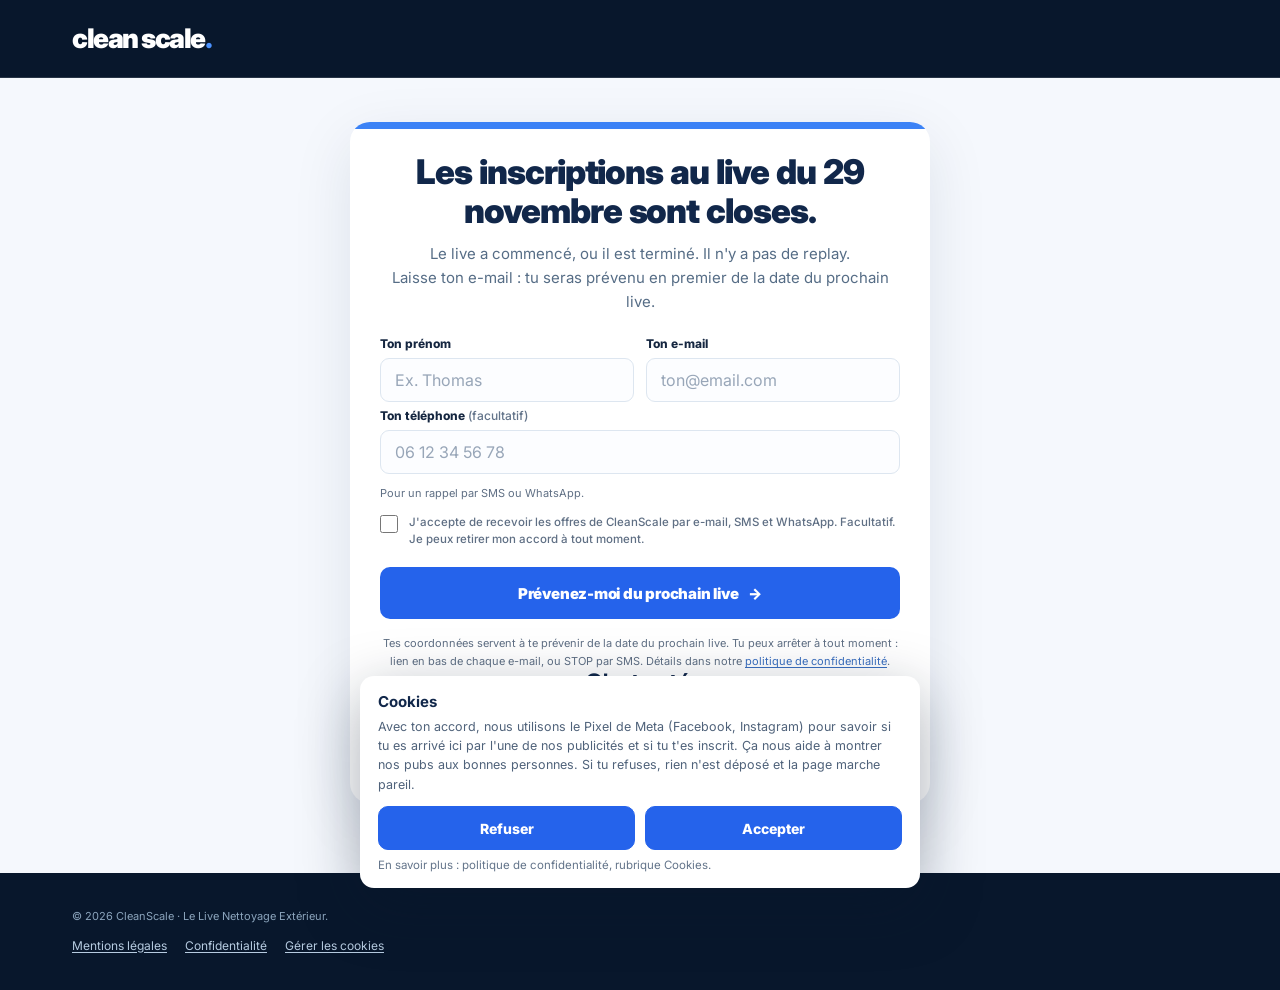
==== index.html @ 9562fc3b "Heure du live : 20 h partout, connexion conseillée dès 19 h 30 ; 20 h 45 reste un réglage interne Co" ====
<!doctype html>
<html lang="fr">
<head>
  <meta charset="utf-8">
  <meta name="viewport" content="width=device-width, initial-scale=1">
  <meta name="robots" content="noindex, nofollow">
  <meta name="color-scheme" content="light">
  <meta name="theme-color" content="#08172c">
  <meta name="description" content="Live offert avec Aymeric &amp; Marius, dimanche 29 novembre 2026 à 20 h : de zéro à tes premiers chantiers dans le nettoyage extérieur.">
  <title>Comment atteindre 10 000 € par mois en 4 mois grâce au nettoyage extérieur ? | CleanScale</title>
  <meta property="og:title" content="Live offert : comment atteindre 10 000 € par mois en 4 mois grâce au nettoyage extérieur ?">
  <meta property="og:description" content="Live offert avec Aymeric &amp; Marius, dimanche 29 novembre à 20 h : de zéro à tes premiers chantiers dans le nettoyage extérieur.">
  <link rel="preconnect" href="https://fonts.googleapis.com">
  <link rel="preconnect" href="https://fonts.gstatic.com" crossorigin>
  <link href="https://fonts.googleapis.com/css2?family=Inter:wght@400..900&amp;display=swap" rel="stylesheet">
  <link rel="stylesheet" href="assets/forma.css?v=6">
</head>
<body data-forma-variant="marine">
  <div class="bar"><span class="bar-extra">Dimanche 29 novembre · 20&nbsp;h (heure de Paris) <span>✦</span> </span><span class="countdown" id="countdown">Dimanche 20 h</span></div>
  <header>
    <div class="container nav">
      <a href="#top" class="brand" aria-label="CleanScale, Le Live Nettoyage Extérieur, retour en haut de la page"><span class="cs-logo">clean scale<i aria-hidden="true">.</i></span></a>
      <a class="nav-btn" href="#inscription">Je m'inscris <span aria-hidden="true">→</span></a>
    </div>
  </header>
  <main id="top">
    <section class="hero" aria-labelledby="hero-title">
      <div class="container hero-grid">
        <div>
          <div class="eyebrow eb-live"><span class="eb-tag"><span class="pulse"></span>Live</span><span>Ce dimanche à 20&nbsp;h</span></div>
          <h1 id="hero-title">Comment atteindre <em>10&nbsp;000&nbsp;€ par mois</em> en 4 mois grâce au nettoyage extérieur&nbsp;?</h1>
          <p class="acd">Avec les 3 piliers de la <b>méthode ACD</b>&nbsp;: <span class="acd-steps"><span>Attirer</span><i aria-hidden="true">·</i><span>Convertir</span><i aria-hidden="true">·</i><span>Délivrer</span></span></p>
          <p class="hero-copy hero-focus">Le même système nous a fait dépasser <strong>10&nbsp;000&nbsp;€ de chiffre d'affaires en moins de 60&nbsp;jours</strong>, chacun en partant de zéro. Dimanche, tu le découvriras étape par étape, même si tu n'y connais rien.</p>
          <div class="hero-actions"><a href="#inscription" class="btn-main">Je réserve ma place <span aria-hidden="true">→</span></a><p class="hero-when">En direct, sans replay · <b>Dimanche 29&nbsp;novembre</b> · 20&nbsp;h</p></div>
          <div class="hero-hosts">
            <div class="hero-faces"><img src="images/aymeric.jpg" alt="Aymeric" width="84" height="84"><img src="images/marius.jpg" alt="Marius" width="84" height="84"></div>
            <p><b>Avec Aymeric &amp; Marius</b> <span class="million"><strong>+ d'1 million d'euros</strong></span> de chiffre d'affaires à deux.</p>
          </div>
        </div>
        <aside class="signup-wrap" id="inscription" aria-label="Inscription au live">
          <div class="signup">
            <div id="form-section">
              <div class="signup-header"><div class="form-duo" aria-hidden="true"><div class="slot"><img src="images/aymeric.jpg" alt="" onerror="this.parentNode.classList.add('empty');this.remove()"><span class="slot-label">A</span></div><div class="slot"><img src="images/marius.jpg" alt="" onerror="this.parentNode.classList.add('empty');this.remove()"><span class="slot-label">M</span></div></div><div><div class="mini-kicker">Avec Aymeric &amp; Marius</div><h2>Réserve ta place.</h2></div></div>
              <div class="date-panel"><svg aria-hidden="true" width="22" height="22" viewBox="0 0 24 24" fill="none" stroke="#2563eb" stroke-width="2" stroke-linecap="round" style="flex:0 0 auto"><circle cx="12" cy="12" r="9"/><path d="M12 7v5l3 2"/></svg><div>Dimanche 29 novembre<span class="dp-year"> 2026</span>&nbsp;·&nbsp;20&nbsp;h <small>En direct, en ligne · 1&nbsp;h à 1&nbsp;h&nbsp;30</small><small class="dp-count" id="countdown2" aria-live="off"></small><small class="date-gift"><span aria-hidden="true">★</span><span>Une surprise réservée à ceux qui seront là en direct.</span></small></div></div>
              <form id="signup-form" novalidate>
                <p class="why-now"><b>Pourquoi être là en direct&nbsp;?</b> Pas de replay&nbsp;: c'est en direct, dimanche à 20&nbsp;h, ou jamais.</p>
                <div class="hp" aria-hidden="true"><label>Site web<input type="text" name="website" id="website" tabindex="-1" autocomplete="off"></label></div>
                <div class="form-pair">
                  <div class="form-row"><label for="firstName">Ton prénom</label><input id="firstName" name="firstName" type="text" placeholder="Ex. Thomas" autocomplete="given-name" maxlength="80" required></div>
                  <div class="form-row"><label for="email">Ton e-mail</label><input id="email" name="email" type="email" placeholder="ton@email.com" autocomplete="email" maxlength="180" required></div>
                </div>
                <div class="form-row"><label for="phone">Ton téléphone</label><input id="phone" name="phone" type="tel" placeholder="06 12 34 56 78" autocomplete="tel" inputmode="tel" maxlength="20" required aria-describedby="phone-help"></div>
                <p class="field-help pair-help" id="phone-help">Ton téléphone sert à t'envoyer le lien et un rappel 15&nbsp;min avant (SMS ou WhatsApp).</p>
                <p id="form-error" role="alert" style="display:none;color:#a23c35;font-size:13px;font-weight:700;margin:-4px 0 12px"></p>
                <div class="consents">
                  <label class="check"><input type="checkbox" name="offres_ok" id="offres_ok" value="oui" required><span>Je veux recevoir les offres de CleanScale (e-mail, SMS, WhatsApp), dont celle du live. Retrait à tout moment.<b class="req" aria-hidden="true">*</b></span></label>
                </div>
                <button class="btn-main form-submit" type="submit">Je réserve ma place <span aria-hidden="true">→</span></button>
                <div class="trust"><svg width="15" height="15" viewBox="0 0 24 24" fill="none" stroke="currentColor" stroke-width="2"><path d="M12 22s8-4 8-10V5l-8-3-8 3v7c0 6 8 10 8 10Z"/><path d="m9 12 2 2 4-4"/></svg> 100&nbsp;% offert · Sans carte bancaire</div>
                <p class="small-note"><b class="req" aria-hidden="true">*</b>&nbsp;Obligatoire. Désinscription à tout moment. Réservé aux personnes majeures. <a href="confidentialite.html">Comment sont utilisées mes données</a></p>
              </form>
              <style>/* Formulaire WebinarJam : on masque la date et le fuseau horaire (une seule séance, tout le monde à l'heure de Paris) */#wj-embed{overflow:hidden;padding-top:12px}#wj-embed .wj-embed-wrapper{margin-top:-131px}</style><div id="wj-embed" hidden><div class="wj-embed-wrapper" data-webinar-hash="z00w1mt7">
<script src="https://event.webinarjam.com/register/z00w1mt7/embed-form?formButtonText=Je%20r%C3%A9serve%20ma%20place&formAccentColor=%232563eb&formAccentOpacity=0.95&formBgColor=%23ffffff&formBgOpacity=1"></script>
</div></div>
            </div>
            <div id="live-over" class="live-over" hidden><h2>Le live du 29 novembre est terminé.</h2><p>Il n'y a pas de replay.</p></div>
          </div>
        </aside>
      </div>
    </section>

    <section class="keys" id="programme" aria-labelledby="keys-title">
      <div class="container">
        <div class="keys-head"><p class="kicker">Pendant ce live</p><h2 id="keys-title">De zéro à <em>tes premiers chantiers</em></h2></div>
        <div class="keys-grid">
          <article class="key-card"><span class="key-num">01</span><div class="key-icon" aria-hidden="true"><svg width="28" height="28" viewBox="0 0 24 24" fill="none" stroke="currentColor" stroke-width="1.9" stroke-linecap="round" stroke-linejoin="round"><path d="M3 3v18h18"/><path d="m7 15 4-4 3 3 6-7"/></svg></div><h3>Pourquoi ce métier rapporte autant</h3><p>Le modèle économique, chiffres à l'appui.</p></article>
          <article class="key-card"><span class="key-num">02</span><div class="key-icon" aria-hidden="true"><svg width="28" height="28" viewBox="0 0 24 24" fill="none" stroke="currentColor" stroke-width="1.9" stroke-linecap="round" stroke-linejoin="round"><path d="M14.7 6.3a1 1 0 0 0 0 1.4l1.6 1.6a1 1 0 0 0 1.4 0l3.8-3.8a6 6 0 0 1-7.9 7.9l-6.9 6.9a2.1 2.1 0 0 1-3-3l6.9-6.9a6 6 0 0 1 7.9-7.9l-3.8 3.8Z"/></svg></div><h3>Comment on fait le travail</h3><p>Le matériel, la méthode, et pourquoi tu n'as pas besoin de monter sur les toits.</p></article>
          <article class="key-card"><span class="key-num">03</span><div class="key-icon" aria-hidden="true"><svg width="28" height="28" viewBox="0 0 24 24" fill="none" stroke="currentColor" stroke-width="1.9" stroke-linecap="round" stroke-linejoin="round"><path d="M16 21v-2a4 4 0 0 0-4-4H6a4 4 0 0 0-4 4v2"/><circle cx="9" cy="7" r="4"/><path d="M19 8v6M22 11h-6"/></svg></div><h3>Comment trouver tes clients</h3><p>La méthode ACD, celle qu'on applique dans nos entreprises, pour des chantiers chaque semaine.</p></article>
        </div>
        <div class="keys-cta"><a href="#inscription" class="btn-main">Je réserve ma place <span aria-hidden="true">→</span></a><p>Dimanche 29&nbsp;novembre · 20&nbsp;h</p></div>
      </div>
    </section>


    <section class="content proofs" id="preuves" aria-labelledby="preuves-title">
      <div class="container">
        <div class="section-head"><p class="kicker">Nos résultats</p><h2 id="preuves-title">Ne nous crois pas sur parole&nbsp;: regarde.</h2></div>
        <div class="shots">
          <figure style="margin:0"><div class="slot shot shot-chart"><a href="images/qonto-1.jpg" target="_blank" rel="noopener" aria-label="Agrandir la capture 1"><img src="images/qonto-1.jpg" onload="this.closest('.slot').classList.add('ok')" alt="Courbe Qonto des entrées mensuelles du compte pro d'Aymeric : création de la société en janvier 2025, 1er mois d'activité en février (3 487,55 € de chiffre d'affaires), 2e mois en mars (19 197,93 €)" loading="lazy" onerror="this.closest('.slot').classList.add('empty');this.parentNode.remove()"></a><span class="slot-label">Capture Qonto 1, total du mois<br>et période entourés en rouge<br>(à fournir)</span></div></figure>
          <figure style="margin:0"><div class="slot shot shot-chart"><a href="images/qonto-2.jpg?v=15" target="_blank" rel="noopener" aria-label="Agrandir la capture 2"><img src="images/qonto-2.jpg?v=15" onload="this.closest('.slot').classList.add('ok')" alt="Revenus de Marius en 2024" loading="lazy" onerror="this.closest('.slot').classList.add('empty');this.parentNode.remove()"></a><span class="slot-label">Capture bancaire de Marius, 2024</span></div></figure>
        </div>
        <div class="wall" aria-label="Virements de clients reçus"><div class="wall-row"><div class="wall-track"><a href="images/virements/v01.jpg" aria-label="Agrandir : Virement client de 2 000,00 € reçu le 6 novembre 2026, nom et coordonnées masqués"><img src="images/virements/v01.jpg" alt="Virement client de 2 000,00 € reçu le 6 novembre 2026, nom et coordonnées masqués" decoding="async"></a><a href="images/virements/v02.jpg" aria-label="Agrandir : Virement client de 6 001,00 € reçu le 19 octobre 2026, nom et coordonnées masqués"><img src="images/virements/v02.jpg" alt="Virement client de 6 001,00 € reçu le 19 octobre 2026, nom et coordonnées masqués" decoding="async"></a><a href="images/virements/v03.jpg" aria-label="Agrandir : Virement client de 1 000,00 € reçu le 30 septembre 2026, nom et coordonnées masqués"><img src="images/virements/v03.jpg" alt="Virement client de 1 000,00 € reçu le 30 septembre 2026, nom et coordonnées masqués" decoding="async"></a><a href="images/virements/v04.jpg" aria-label="Agrandir : Virement client de 1 026,85 € reçu le 8 septembre 2026, nom et coordonnées masqués"><img src="images/virements/v04.jpg" alt="Virement client de 1 026,85 € reçu le 8 septembre 2026, nom et coordonnées masqués" decoding="async"></a><a href="images/virements/v05.jpg" aria-label="Agrandir : Virement client de 1 079,92 € reçu le 31 août 2026, nom et coordonnées masqués"><img src="images/virements/v05.jpg" alt="Virement client de 1 079,92 € reçu le 31 août 2026, nom et coordonnées masqués" decoding="async"></a><a href="images/virements/v06.jpg" aria-label="Agrandir : Virement client de 1 188,00 € reçu le 6 août 2026, nom et coordonnées masqués"><img src="images/virements/v06.jpg" alt="Virement client de 1 188,00 € reçu le 6 août 2026, nom et coordonnées masqués" decoding="async"></a><a href="images/virements/v07.jpg" aria-label="Agrandir : Virement client de 1 290,00 € reçu le 3 août 2026, nom et coordonnées masqués"><img src="images/virements/v07.jpg" alt="Virement client de 1 290,00 € reçu le 3 août 2026, nom et coordonnées masqués" decoding="async"></a><a href="images/virements/v08.jpg" aria-label="Agrandir : Virement client de 2 765,00 € reçu le 22 juillet 2026, nom et coordonnées masqués"><img src="images/virements/v08.jpg" alt="Virement client de 2 765,00 € reçu le 22 juillet 2026, nom et coordonnées masqués" decoding="async"></a><a href="images/virements/v09.jpg" aria-label="Agrandir : Virement client de 1 185,00 € reçu le 3 juillet 2026, nom et coordonnées masqués"><img src="images/virements/v09.jpg" alt="Virement client de 1 185,00 € reçu le 3 juillet 2026, nom et coordonnées masqués" decoding="async"></a><a href="images/virements/v10.jpg" aria-label="Agrandir : Virement client de 1 183,00 € reçu le 19 juin 2026, nom et coordonnées masqués"><img src="images/virements/v10.jpg" alt="Virement client de 1 183,00 € reçu le 19 juin 2026, nom et coordonnées masqués" decoding="async"></a><a href="images/virements/v11.jpg" aria-label="Agrandir : Virement client de 2 080,00 € reçu le 4 juin 2026, nom et coordonnées masqués"><img src="images/virements/v11.jpg" alt="Virement client de 2 080,00 € reçu le 4 juin 2026, nom et coordonnées masqués" decoding="async"></a><a href="images/virements/v12.jpg" aria-label="Agrandir : Virement client de 2 182,95 € reçu le 3 juin 2026, nom et coordonnées masqués"><img src="images/virements/v12.jpg" alt="Virement client de 2 182,95 € reçu le 3 juin 2026, nom et coordonnées masqués" decoding="async"></a><a href="images/virements/v13.jpg" aria-label="Agrandir : Virement client de 3 089,00 € reçu le 27 mai 2026, nom et coordonnées masqués"><img src="images/virements/v13.jpg" alt="Virement client de 3 089,00 € reçu le 27 mai 2026, nom et coordonnées masqués" decoding="async"></a><a href="images/virements/v14.jpg" aria-label="Agrandir : Virement client de 1 190,00 € reçu le 26 mai 2026, nom et coordonnées masqués"><img src="images/virements/v14.jpg" alt="Virement client de 1 190,00 € reçu le 26 mai 2026, nom et coordonnées masqués" decoding="async"></a><a href="images/virements/v15.jpg" aria-label="Agrandir : Virement client de 2 310,00 € reçu le 12 mai 2026, nom et coordonnées masqués"><img src="images/virements/v15.jpg" alt="Virement client de 2 310,00 € reçu le 12 mai 2026, nom et coordonnées masqués" decoding="async"></a><a href="images/virements/v16.jpg" aria-label="Agrandir : Virement client de 2 940,00 € reçu le 4 mai 2026, nom et coordonnées masqués"><img src="images/virements/v16.jpg" alt="Virement client de 2 940,00 € reçu le 4 mai 2026, nom et coordonnées masqués" decoding="async"></a><a href="images/virements/v17.jpg" aria-label="Agrandir : Virement client de 2 200,00 € reçu le 30 avril 2026, nom et coordonnées masqués"><img src="images/virements/v17.jpg" alt="Virement client de 2 200,00 € reçu le 30 avril 2026, nom et coordonnées masqués" decoding="async"></a><a tabindex="-1" aria-hidden="true" href="images/virements/v01.jpg" aria-label="Agrandir : Virement client de 2 000,00 € reçu le 6 novembre 2026, nom et coordonnées masqués"><img src="images/virements/v01.jpg" alt="Virement client de 2 000,00 € reçu le 6 novembre 2026, nom et coordonnées masqués" decoding="async"></a><a tabindex="-1" aria-hidden="true" href="images/virements/v02.jpg" aria-label="Agrandir : Virement client de 6 001,00 € reçu le 19 octobre 2026, nom et coordonnées masqués"><img src="images/virements/v02.jpg" alt="Virement client de 6 001,00 € reçu le 19 octobre 2026, nom et coordonnées masqués" decoding="async"></a><a tabindex="-1" aria-hidden="true" href="images/virements/v03.jpg" aria-label="Agrandir : Virement client de 1 000,00 € reçu le 30 septembre 2026, nom et coordonnées masqués"><img src="images/virements/v03.jpg" alt="Virement client de 1 000,00 € reçu le 30 septembre 2026, nom et coordonnées masqués" decoding="async"></a><a tabindex="-1" aria-hidden="true" href="images/virements/v04.jpg" aria-label="Agrandir : Virement client de 1 026,85 € reçu le 8 septembre 2026, nom et coordonnées masqués"><img src="images/virements/v04.jpg" alt="Virement client de 1 026,85 € reçu le 8 septembre 2026, nom et coordonnées masqués" decoding="async"></a><a tabindex="-1" aria-hidden="true" href="images/virements/v05.jpg" aria-label="Agrandir : Virement client de 1 079,92 € reçu le 31 août 2026, nom et coordonnées masqués"><img src="images/virements/v05.jpg" alt="Virement client de 1 079,92 € reçu le 31 août 2026, nom et coordonnées masqués" decoding="async"></a><a tabindex="-1" aria-hidden="true" href="images/virements/v06.jpg" aria-label="Agrandir : Virement client de 1 188,00 € reçu le 6 août 2026, nom et coordonnées masqués"><img src="images/virements/v06.jpg" alt="Virement client de 1 188,00 € reçu le 6 août 2026, nom et coordonnées masqués" decoding="async"></a><a tabindex="-1" aria-hidden="true" href="images/virements/v07.jpg" aria-label="Agrandir : Virement client de 1 290,00 € reçu le 3 août 2026, nom et coordonnées masqués"><img src="images/virements/v07.jpg" alt="Virement client de 1 290,00 € reçu le 3 août 2026, nom et coordonnées masqués" decoding="async"></a><a tabindex="-1" aria-hidden="true" href="images/virements/v08.jpg" aria-label="Agrandir : Virement client de 2 765,00 € reçu le 22 juillet 2026, nom et coordonnées masqués"><img src="images/virements/v08.jpg" alt="Virement client de 2 765,00 € reçu le 22 juillet 2026, nom et coordonnées masqués" decoding="async"></a><a tabindex="-1" aria-hidden="true" href="images/virements/v09.jpg" aria-label="Agrandir : Virement client de 1 185,00 € reçu le 3 juillet 2026, nom et coordonnées masqués"><img src="images/virements/v09.jpg" alt="Virement client de 1 185,00 € reçu le 3 juillet 2026, nom et coordonnées masqués" decoding="async"></a><a tabindex="-1" aria-hidden="true" href="images/virements/v10.jpg" aria-label="Agrandir : Virement client de 1 183,00 € reçu le 19 juin 2026, nom et coordonnées masqués"><img src="images/virements/v10.jpg" alt="Virement client de 1 183,00 € reçu le 19 juin 2026, nom et coordonnées masqués" decoding="async"></a><a tabindex="-1" aria-hidden="true" href="images/virements/v11.jpg" aria-label="Agrandir : Virement client de 2 080,00 € reçu le 4 juin 2026, nom et coordonnées masqués"><img src="images/virements/v11.jpg" alt="Virement client de 2 080,00 € reçu le 4 juin 2026, nom et coordonnées masqués" decoding="async"></a><a tabindex="-1" aria-hidden="true" href="images/virements/v12.jpg" aria-label="Agrandir : Virement client de 2 182,95 € reçu le 3 juin 2026, nom et coordonnées masqués"><img src="images/virements/v12.jpg" alt="Virement client de 2 182,95 € reçu le 3 juin 2026, nom et coordonnées masqués" decoding="async"></a><a tabindex="-1" aria-hidden="true" href="images/virements/v13.jpg" aria-label="Agrandir : Virement client de 3 089,00 € reçu le 27 mai 2026, nom et coordonnées masqués"><img src="images/virements/v13.jpg" alt="Virement client de 3 089,00 € reçu le 27 mai 2026, nom et coordonnées masqués" decoding="async"></a><a tabindex="-1" aria-hidden="true" href="images/virements/v14.jpg" aria-label="Agrandir : Virement client de 1 190,00 € reçu le 26 mai 2026, nom et coordonnées masqués"><img src="images/virements/v14.jpg" alt="Virement client de 1 190,00 € reçu le 26 mai 2026, nom et coordonnées masqués" decoding="async"></a><a tabindex="-1" aria-hidden="true" href="images/virements/v15.jpg" aria-label="Agrandir : Virement client de 2 310,00 € reçu le 12 mai 2026, nom et coordonnées masqués"><img src="images/virements/v15.jpg" alt="Virement client de 2 310,00 € reçu le 12 mai 2026, nom et coordonnées masqués" decoding="async"></a><a tabindex="-1" aria-hidden="true" href="images/virements/v16.jpg" aria-label="Agrandir : Virement client de 2 940,00 € reçu le 4 mai 2026, nom et coordonnées masqués"><img src="images/virements/v16.jpg" alt="Virement client de 2 940,00 € reçu le 4 mai 2026, nom et coordonnées masqués" decoding="async"></a><a tabindex="-1" aria-hidden="true" href="images/virements/v17.jpg" aria-label="Agrandir : Virement client de 2 200,00 € reçu le 30 avril 2026, nom et coordonnées masqués"><img src="images/virements/v17.jpg" alt="Virement client de 2 200,00 € reçu le 30 avril 2026, nom et coordonnées masqués" decoding="async"></a></div></div><div class="wall-row rev"><div class="wall-track"><a href="images/virements/v18.jpg" aria-label="Agrandir : Virement client de 1 575,00 € reçu le 28 avril 2026, nom et coordonnées masqués"><img src="images/virements/v18.jpg" alt="Virement client de 1 575,00 € reçu le 28 avril 2026, nom et coordonnées masqués" decoding="async"></a><a href="images/virements/v19.jpg" aria-label="Agrandir : Virement client de 1 390,00 € reçu le 28 avril 2026, nom et coordonnées masqués"><img src="images/virements/v19.jpg" alt="Virement client de 1 390,00 € reçu le 28 avril 2026, nom et coordonnées masqués" decoding="async"></a><a href="images/virements/v20.jpg" aria-label="Agrandir : Virement client de 1 366,00 € reçu le 15 avril 2026, nom et coordonnées masqués"><img src="images/virements/v20.jpg" alt="Virement client de 1 366,00 € reçu le 15 avril 2026, nom et coordonnées masqués" decoding="async"></a><a href="images/virements/v21.jpg" aria-label="Agrandir : Virement client de 1 253,00 € reçu le 14 avril 2026, nom et coordonnées masqués"><img src="images/virements/v21.jpg" alt="Virement client de 1 253,00 € reçu le 14 avril 2026, nom et coordonnées masqués" decoding="async"></a><a href="images/virements/v22.jpg" aria-label="Agrandir : Virement client de 2 793,00 € reçu le 8 avril 2026, nom et coordonnées masqués"><img src="images/virements/v22.jpg" alt="Virement client de 2 793,00 € reçu le 8 avril 2026, nom et coordonnées masqués" decoding="async"></a><a href="images/virements/v23.jpg" aria-label="Agrandir : Virement client de 1 260,00 € reçu le 23 mars 2026, nom et coordonnées masqués"><img src="images/virements/v23.jpg" alt="Virement client de 1 260,00 € reçu le 23 mars 2026, nom et coordonnées masqués" decoding="async"></a><a href="images/virements/v24.jpg" aria-label="Agrandir : Virement client de 1 000,00 € reçu le 20 mars 2026, nom et coordonnées masqués"><img src="images/virements/v24.jpg" alt="Virement client de 1 000,00 € reçu le 20 mars 2026, nom et coordonnées masqués" decoding="async"></a><a href="images/virements/v25.jpg" aria-label="Agrandir : Virement client de 1 183,00 € reçu le 19 mars 2026, nom et coordonnées masqués"><img src="images/virements/v25.jpg" alt="Virement client de 1 183,00 € reçu le 19 mars 2026, nom et coordonnées masqués" decoding="async"></a><a href="images/virements/v26.jpg" aria-label="Agrandir : Virement client de 7 224,00 € reçu le 17 mars 2026, nom et coordonnées masqués"><img src="images/virements/v26.jpg" alt="Virement client de 7 224,00 € reçu le 17 mars 2026, nom et coordonnées masqués" decoding="async"></a><a href="images/virements/v27.jpg" aria-label="Agrandir : Virement client de 1 200,00 € reçu le 10 mars 2026, nom et coordonnées masqués"><img src="images/virements/v27.jpg" alt="Virement client de 1 200,00 € reçu le 10 mars 2026, nom et coordonnées masqués" decoding="async"></a><a href="images/virements/v28.jpg" aria-label="Agrandir : Virement client de 3 952,50 € reçu le 3 mars 2026, nom et coordonnées masqués"><img src="images/virements/v28.jpg" alt="Virement client de 3 952,50 € reçu le 3 mars 2026, nom et coordonnées masqués" decoding="async"></a><a href="images/virements/v29.jpg" aria-label="Agrandir : Virement client de 2 000,00 € reçu le 27 février 2026, nom et coordonnées masqués"><img src="images/virements/v29.jpg" alt="Virement client de 2 000,00 € reçu le 27 février 2026, nom et coordonnées masqués" decoding="async"></a><a href="images/virements/v30.jpg" aria-label="Agrandir : Virement client de 1 197,00 € reçu le 14 février 2026, nom et coordonnées masqués"><img src="images/virements/v30.jpg" alt="Virement client de 1 197,00 € reçu le 14 février 2026, nom et coordonnées masqués" decoding="async"></a><a href="images/virements/v31.jpg" aria-label="Agrandir : Virement client de 1 317,50 € reçu le 3 février 2026, nom et coordonnées masqués"><img src="images/virements/v31.jpg" alt="Virement client de 1 317,50 € reçu le 3 février 2026, nom et coordonnées masqués" decoding="async"></a><a href="images/virements/v32.jpg" aria-label="Agrandir : Virement client de 1 532,30 € reçu le 18 décembre 2025, nom et coordonnées masqués"><img src="images/virements/v32.jpg" alt="Virement client de 1 532,30 € reçu le 18 décembre 2025, nom et coordonnées masqués" decoding="async"></a><a href="images/virements/v33.jpg" aria-label="Agrandir : Virement client de 2 500,00 € reçu le 17 décembre 2025, nom et coordonnées masqués"><img src="images/virements/v33.jpg" alt="Virement client de 2 500,00 € reçu le 17 décembre 2025, nom et coordonnées masqués" decoding="async"></a><a tabindex="-1" aria-hidden="true" href="images/virements/v18.jpg" aria-label="Agrandir : Virement client de 1 575,00 € reçu le 28 avril 2026, nom et coordonnées masqués"><img src="images/virements/v18.jpg" alt="Virement client de 1 575,00 € reçu le 28 avril 2026, nom et coordonnées masqués" decoding="async"></a><a tabindex="-1" aria-hidden="true" href="images/virements/v19.jpg" aria-label="Agrandir : Virement client de 1 390,00 € reçu le 28 avril 2026, nom et coordonnées masqués"><img src="images/virements/v19.jpg" alt="Virement client de 1 390,00 € reçu le 28 avril 2026, nom et coordonnées masqués" decoding="async"></a><a tabindex="-1" aria-hidden="true" href="images/virements/v20.jpg" aria-label="Agrandir : Virement client de 1 366,00 € reçu le 15 avril 2026, nom et coordonnées masqués"><img src="images/virements/v20.jpg" alt="Virement client de 1 366,00 € reçu le 15 avril 2026, nom et coordonnées masqués" decoding="async"></a><a tabindex="-1" aria-hidden="true" href="images/virements/v21.jpg" aria-label="Agrandir : Virement client de 1 253,00 € reçu le 14 avril 2026, nom et coordonnées masqués"><img src="images/virements/v21.jpg" alt="Virement client de 1 253,00 € reçu le 14 avril 2026, nom et coordonnées masqués" decoding="async"></a><a tabindex="-1" aria-hidden="true" href="images/virements/v22.jpg" aria-label="Agrandir : Virement client de 2 793,00 € reçu le 8 avril 2026, nom et coordonnées masqués"><img src="images/virements/v22.jpg" alt="Virement client de 2 793,00 € reçu le 8 avril 2026, nom et coordonnées masqués" decoding="async"></a><a tabindex="-1" aria-hidden="true" href="images/virements/v23.jpg" aria-label="Agrandir : Virement client de 1 260,00 € reçu le 23 mars 2026, nom et coordonnées masqués"><img src="images/virements/v23.jpg" alt="Virement client de 1 260,00 € reçu le 23 mars 2026, nom et coordonnées masqués" decoding="async"></a><a tabindex="-1" aria-hidden="true" href="images/virements/v24.jpg" aria-label="Agrandir : Virement client de 1 000,00 € reçu le 20 mars 2026, nom et coordonnées masqués"><img src="images/virements/v24.jpg" alt="Virement client de 1 000,00 € reçu le 20 mars 2026, nom et coordonnées masqués" decoding="async"></a><a tabindex="-1" aria-hidden="true" href="images/virements/v25.jpg" aria-label="Agrandir : Virement client de 1 183,00 € reçu le 19 mars 2026, nom et coordonnées masqués"><img src="images/virements/v25.jpg" alt="Virement client de 1 183,00 € reçu le 19 mars 2026, nom et coordonnées masqués" decoding="async"></a><a tabindex="-1" aria-hidden="true" href="images/virements/v26.jpg" aria-label="Agrandir : Virement client de 7 224,00 € reçu le 17 mars 2026, nom et coordonnées masqués"><img src="images/virements/v26.jpg" alt="Virement client de 7 224,00 € reçu le 17 mars 2026, nom et coordonnées masqués" decoding="async"></a><a tabindex="-1" aria-hidden="true" href="images/virements/v27.jpg" aria-label="Agrandir : Virement client de 1 200,00 € reçu le 10 mars 2026, nom et coordonnées masqués"><img src="images/virements/v27.jpg" alt="Virement client de 1 200,00 € reçu le 10 mars 2026, nom et coordonnées masqués" decoding="async"></a><a tabindex="-1" aria-hidden="true" href="images/virements/v28.jpg" aria-label="Agrandir : Virement client de 3 952,50 € reçu le 3 mars 2026, nom et coordonnées masqués"><img src="images/virements/v28.jpg" alt="Virement client de 3 952,50 € reçu le 3 mars 2026, nom et coordonnées masqués" decoding="async"></a><a tabindex="-1" aria-hidden="true" href="images/virements/v29.jpg" aria-label="Agrandir : Virement client de 2 000,00 € reçu le 27 février 2026, nom et coordonnées masqués"><img src="images/virements/v29.jpg" alt="Virement client de 2 000,00 € reçu le 27 février 2026, nom et coordonnées masqués" decoding="async"></a><a tabindex="-1" aria-hidden="true" href="images/virements/v30.jpg" aria-label="Agrandir : Virement client de 1 197,00 € reçu le 14 février 2026, nom et coordonnées masqués"><img src="images/virements/v30.jpg" alt="Virement client de 1 197,00 € reçu le 14 février 2026, nom et coordonnées masqués" decoding="async"></a><a tabindex="-1" aria-hidden="true" href="images/virements/v31.jpg" aria-label="Agrandir : Virement client de 1 317,50 € reçu le 3 février 2026, nom et coordonnées masqués"><img src="images/virements/v31.jpg" alt="Virement client de 1 317,50 € reçu le 3 février 2026, nom et coordonnées masqués" decoding="async"></a><a tabindex="-1" aria-hidden="true" href="images/virements/v32.jpg" aria-label="Agrandir : Virement client de 1 532,30 € reçu le 18 décembre 2025, nom et coordonnées masqués"><img src="images/virements/v32.jpg" alt="Virement client de 1 532,30 € reçu le 18 décembre 2025, nom et coordonnées masqués" decoding="async"></a><a tabindex="-1" aria-hidden="true" href="images/virements/v33.jpg" aria-label="Agrandir : Virement client de 2 500,00 € reçu le 17 décembre 2025, nom et coordonnées masqués"><img src="images/virements/v33.jpg" alt="Virement client de 2 500,00 € reçu le 17 décembre 2025, nom et coordonnées masqués" decoding="async"></a></div></div></div>
        <div class="course-cta proofs-cta"><a href="#inscription" class="btn-main">Je réserve ma place <span aria-hidden="true">→</span></a><span class="note">Dimanche 29&nbsp;novembre · 20&nbsp;h</span></div>
      </div>
    </section>


    <section class="content" id="pour-qui">
      <div class="container">
        <div class="section-head"><p class="kicker">Pour qui ?</p><h2>Ce live est pour toi si…</h2></div>
        <div class="value-grid who-grid">
          <article class="value-card"><div class="value-icon" aria-hidden="true"><svg width="26" height="26" viewBox="0 0 24 24" fill="none" stroke="#3064a9" stroke-width="1.8" stroke-linecap="round"><circle cx="12" cy="8" r="4"/><path d="M4 21c1-4 4-6 8-6s7 2 8 6"/></svg></div><h3>Tu pars de zéro</h3><p>Salarié, en reconversion ou entre deux boulots&nbsp;: tu cherches un métier concret, à lancer dans les prochaines semaines.</p><p class="bubble">Sans capital de départ, sans réseau, sans compétences techniques.</p></article>
          <div class="who-or" aria-hidden="true">ou</div>
          <article class="value-card"><div class="value-icon" aria-hidden="true"><svg width="26" height="26" viewBox="0 0 24 24" fill="none" stroke="#3064a9" stroke-width="1.8" stroke-linecap="round"><path d="M12 3s6 6.5 6 11a6 6 0 0 1-12 0c0-4.5 6-11 6-11Z"/></svg></div><h3>Tu es déjà dans le nettoyage</h3><p>Mais tu stagnes&nbsp;: planning dur à remplir, concurrents qui cassent les prix, pas assez de bons clients.</p><p class="bubble">Plus de chantiers, mieux payés, sans dépendre du bouche-à-oreille.</p></article>
          <div class="who-or" aria-hidden="true">ou</div>
          <article class="value-card"><div class="value-icon" aria-hidden="true"><svg width="26" height="26" viewBox="0 0 24 24" fill="none" stroke="#3064a9" stroke-width="1.8" stroke-linecap="round"><path d="m3 11 9-7 9 7M5 10v10h14V10M9 20v-6h6v6"/></svg></div><h3>Tu es artisan du bâtiment ou du jardin</h3><p>Couvreur, paysagiste, façadier&nbsp;: tu tournes en rond et tu veux des chantiers plus rentables.</p><p class="bubble">Tu as déjà les clients&nbsp;: c'est un service de plus à leur vendre.</p></article>
        </div>
        <p class="anti"><strong>Ce live n'est pas pour toi</strong> si tu cherches un revenu en ligne sans effort. C'est un métier de terrain, avec de vrais clients.</p>
        <div class="course-cta who-cta"><a href="#inscription" class="btn-main">Je réserve ma place <span aria-hidden="true">→</span></a><span class="note">Dimanche 29&nbsp;novembre · 20&nbsp;h</span></div>
      </div>
    </section>

    <section class="founder" id="intervenants">
      <div class="container founder-grid">
        <div class="founder-art"><img class="founder-photo" src="images/chantier-toiture.jpg" alt="Démoussage d'une toiture en tuiles : moitié encore couverte de mousse, moitié nettoyée" loading="lazy" onerror="this.closest('.founder-art').classList.add('empty');this.remove()"><video class="founder-video" src="videos/presentation.mp4" poster="images/chantier-toiture.jpg" controls playsinline preload="metadata" aria-label="Aymeric et Marius se présentent (45 s)" onloadedmetadata="this.closest('.founder-art').classList.add('has-video')" onerror="this.closest('.founder-art').classList.add('no-video');this.remove()"></video><p class="job-tag"><b>1&nbsp;890&nbsp;€</b> seul, en 2&nbsp;jours</p></div>
        <div><p class="kicker">Qui sommes-nous&nbsp;?</p><h2>Deux entrepreneurs du nettoyage extérieur.</h2><p>Chacun de notre côté, on a dû trouver nos premiers clients. Ce qu'on t'explique, on l'a appliqué dans nos propres entreprises.</p><p>En live, on te raconte aussi les erreurs qu'on a faites au début et qui nous ont coûté très cher, pour que tu n'aies pas à les payer à ton tour.</p><ul class="ticks-row"><li><span class="tick">✓</span> Combien on facture</li><li><span class="tick">✓</span> Tes questions, en direct</li></ul><div class="course-cta"><a href="#inscription" class="btn-main">Je réserve ma place <span aria-hidden="true">→</span></a><span class="note">Dimanche 29&nbsp;novembre · 20&nbsp;h</span></div></div>
      </div>
    </section>

    <section class="cta-final closing" aria-labelledby="closing-title"><div class="container">
      <p class="kicker" style="color:#7aafff">Pourquoi venir dimanche</p>
      <h2 id="closing-title">On n'est pas des coachs de coachs.</h2>
      <p class="closing-copy">Beaucoup veulent t'apprendre à monter une boîte de nettoyage sans jamais montrer leurs chiffres. Nous, on a chacun notre entreprise. Dimanche, on te montre tout.</p>
      <div class="closing-stats">
        <div><strong>+ 10&nbsp;000&nbsp;€</strong><span>de CA en moins de 60&nbsp;jours, chacun parti de zéro</span></div>
        <div><strong>2 ans</strong><span>sur le terrain, chantier après chantier</span></div>
      </div>
      <a href="#inscription" class="btn-main">Inscris-toi maintenant <span aria-hidden="true">→</span></a>
    </div></section>
  </main>
  <footer><div class="container"><a class="brand" href="#top" style="font-size:21px"><span class="cs-logo">clean scale<i aria-hidden="true">.</i></span></a><div class="footer-note">© 2026 CleanScale · Le Live Nettoyage Extérieur. Résultats réels des fondateurs, exprimés en chiffre d'affaires. Les tiens dépendront de ton travail, de ta zone et de ta régularité.<div class="footer-links"><a href="mentions-legales.html">Mentions légales</a><a href="confidentialite.html">Confidentialité</a><button type="button" data-ck-open>Gérer les cookies</button></div></div></div></footer>
  <dialog class="zoom-pop" id="zoom-pop" aria-label="Capture agrandie"><img id="zoom-img" alt=""><button type="button" class="zp-close" id="zoom-close">Fermer ✕</button></dialog>
  <div class="mobile-cta hide"><a href="#inscription" class="btn-main">Je réserve ma place <span aria-hidden="true">→</span></a></div>
  <dialog class="exit-pop" id="exit-pop" aria-labelledby="exit-title"><div class="ep-in"><h2 id="exit-title">Attends.</h2><p>Pas de replay&nbsp;: c'est en direct, dimanche à 20&nbsp;h, ou jamais. Et une surprise attend ceux qui seront là.</p><p class="ep-when"><b>Dimanche 29 novembre · 20&nbsp;h (heure de Paris) · En ligne</b><br>De zéro à tes premiers chantiers.</p><a href="#inscription" class="btn-main" id="exit-go">Je réserve ma place <span aria-hidden="true">→</span></a><button type="button" class="ep-close" id="exit-close">Fermer</button></div></dialog>
  <script src="assets/config.js?v=5"></script>
  <script src="assets/commun.js?v=3"></script>
  <script>
  (()=>{
    const C=window.FORMA_CONFIG||{},F=window.FORMA;
    const $=id=>document.getElementById(id);
    const form=$('signup-form'),error=$('form-error'),section=$('form-section');
    // Le 29/11, la landing laisse la place à « Inscriptions closes » 45 min après le début (entre-temps : « En direct maintenant »)
    const LIVE=C.LIVE_UTC||Date.UTC(2026,10,29,19,0,0), liveOver=Date.now()>=LIVE+45*60*1000; // back-end seulement : formulaire ouvert 45 min après le début (jamais affiché, l heure du live reste 20 h)
    if(liveOver){location.replace('inscriptions-closes.html'+location.search);section.style.display='none';$('live-over').hidden=false;}
    // Mode B : formulaire intégré WebinarJam à la place du nôtre
    if(C.MODE==='B'){form.hidden=true;$('wj-embed').hidden=false;}
    const mcta=document.querySelector('.mobile-cta');let signed=false;
    if(!('IntersectionObserver' in window)) mcta.classList.remove('hide');
    if('IntersectionObserver' in window){const seen=new Map(),io=new IntersectionObserver(es=>{es.forEach(e=>seen.set(e.target,e.isIntersecting&&e.target.offsetParent!==null));mcta.classList.toggle('hide',signed||[...seen.values()].some(Boolean));},{threshold:.15});io.observe($('inscription'));const ha=document.querySelector('.hero .hero-actions');if(ha)io.observe(ha);document.querySelectorAll('main .btn-main').forEach(b=>io.observe(b));}
    const fail=(m,id)=>{error.textContent=m;error.style.display='block';if(id){const f=$(id);f.setAttribute('aria-invalid','true');f.setAttribute('aria-describedby',id==='phone'?'form-error phone-help':'form-error');f.focus();}};
    // Compte à rebours vers le dimanche 29/11/2026 20 h, heure de Paris (UTC+1)
    const cd=$('countdown'), cd2=$('countdown2');
    const tick=()=>{const d=LIVE-Date.now();
      if(d<=0){cd.textContent='En direct maintenant';if(cd2)cd2.textContent=cd.textContent;return;}
      const j=Math.floor(d/864e5),h=Math.floor(d%864e5/36e5),m=Math.floor(d%36e5/6e4);
      const rest=(j?j+' j ':'')+String(h).padStart(2,'0')+' h '+String(m).padStart(2,'0')+' min';cd.textContent=(matchMedia('(max-width:600px)').matches?'Dim. 29 nov. · 20 h · dans ':'Début dans ')+rest;if(cd2)cd2.textContent='Début dans '+rest;};
    tick();setInterval(tick,30e3);addEventListener('resize',tick);
    // Chantier chiffré : tant que les vrais chiffres ne sont pas saisis, la carte n'apparaît qu'en démo locale (jamais de [crochets] en ligne)
    const sc=$('site-case');if(sc&&sc.textContent.includes('[')&&/^https?:$/.test(location.protocol)) sc.remove();
    // Captures Qonto : agrandies dans la page au clic ou au toucher
    const zp=$('zoom-pop'),zi=$('zoom-img'),closeZoom=()=>{try{zp.close()}catch(e){zp.removeAttribute('open')}};
    document.querySelectorAll('.proofs .shot a, .rv-proof a, .wall a').forEach(a=>a.addEventListener('click',e=>{if(!zp.showModal)return;e.preventDefault();const im=a.querySelector('img');zi.src=a.href;zi.alt=im?im.alt:'';zp.showModal();}));
    zp.addEventListener('click',closeZoom);
    // Popup de sortie (ordinateur, une seule fois par visite)
    const pop=$('exit-pop'),closePop=()=>{try{pop.close()}catch(e){pop.removeAttribute('open')}};
    let popSeen=false;try{popSeen=sessionStorage.getItem('forma_exit_seen')==='1'}catch(e){}
    if(pop&&pop.showModal&&!liveOver){
      const t0=Date.now(),desk=matchMedia('(min-width:801px) and (pointer:fine)');
      document.addEventListener('mouseout',e=>{
        if(popSeen||signed||!desk.matches||e.relatedTarget||e.clientY>0||Date.now()-t0<4000) return;
        popSeen=true;try{sessionStorage.setItem('forma_exit_seen','1')}catch(err){}
        pop.showModal();
      });
    }
    $('exit-close').addEventListener('click',closePop);
    $('exit-go').addEventListener('click',closePop);
    pop.addEventListener('click',e=>{if(e.target===pop)closePop();});
    // Suivi Meta : ouverture de la page d'inscription, puis premier champ touché
    if(!liveOver) F.track('ViewContent',{content_name:'Landing live',content_category:'inscription'});
    form.addEventListener('focusin',()=>F.once('FormStart',{content_name:'Landing live'}),{once:true});
    // Inscription : notre formulaire → api/inscription.php → Make (CRM + WebinarJam), puis page /merci
    const btn=form.querySelector('.form-submit'),btnHtml=btn.innerHTML;
    form.addEventListener('submit',e=>{
      e.preventDefault();error.style.display='none';
      if($('website').value){location.href='merci.html';return;} // robot : rien n'est envoyé
      ['firstName','email','phone','offres_ok'].forEach(id=>{$(id).removeAttribute('aria-invalid');$(id).removeAttribute('aria-describedby')});
      $('phone').setAttribute('aria-describedby','phone-help');
      const firstName=$('firstName').value.trim(),email=$('email').value.trim().toLowerCase();
      let phone=$('phone').value.replace(/\(0\)/,'').replace(/[^\d+]/g,'');
      if(phone.startsWith('00')) phone='+'+phone.slice(2);
      if(/^0[1-9]\d{8}$/.test(phone)) phone='+33'+phone.slice(1);
      if(firstName.length<2) return fail('Indique ton prénom.','firstName');
      if(!/^\+[1-9]\d{8,14}$/.test(phone)) return fail('Indique un numéro de téléphone valide.','phone');
      if(!/^\S+@\S+\.\S+$/.test(email)) return fail('Indique une adresse e-mail valide.','email');
      if(!$('offres_ok').checked) return fail('Coche la case des offres pour t\'inscrire au live.','offres_ok');
      btn.disabled=true;btn.textContent='Inscription en cours…';
      const data=Object.assign({firstName,email,phone,
        offres_ok:'oui',appel_ok:'non',
        consent_version:C.CONSENT_VERSION||'',consent_at:new Date().toISOString(),website:'',event_id:F.leadId()},F.utm());
      F.send('inscription',data).then(r=>{
        if(!r||!r.ok){btn.disabled=false;btn.innerHTML=btnHtml;return fail("L'inscription n'est pas passée. Vérifie ta connexion et réessaie dans un instant.");}
        F.store.set('forma_prenom',firstName,true);F.store.set('forma_email',email,true);
        F.lead();
        signed=true;
        location.href='merci.html';
      });
    });
  })();
  </script>
</body>
</html>
---- assets/forma.css ----
:root { --ink:#152640;--deep:#08172c;--deep2:#142c49;--lime:#3b82f6;--cream:#f5f8fd;--paper:#fff;--muted:#63748a;--line:#dee7f2;--shadow:0 24px 65px rgba(13,35,65,.15); }
*{box-sizing:border-box}
html{scroll-behavior:smooth;scroll-padding-top:94px}
body{margin:0;background:var(--cream);color:var(--ink);font-family:Inter,-apple-system,BlinkMacSystemFont,"Segoe UI",Arial,sans-serif;-webkit-font-smoothing:antialiased}
button,input{font:inherit}
button{cursor:pointer}
a{color:inherit;text-decoration:none}
button:focus-visible,a:focus-visible,input:focus-visible,summary:focus-visible{outline:3px solid #2e70e8;outline-offset:3px}
.container{max-width:1196px;margin-inline:auto;padding-inline:30px}
.bar{background:var(--lime);padding:10px 15px;text-align:center;color:#112946;font-size:12px;font-weight:800;letter-spacing:.13em;text-transform:uppercase}
.bar span{margin:0 14px;opacity:.48}
header{background:var(--deep);color:#fff;border-bottom:1px solid rgba(255,255,255,.13);position:sticky;top:0;z-index:30;backdrop-filter:blur(18px)}
.nav{min-height:77px;display:flex;align-items:center;justify-content:space-between;gap:22px}
.brand{display:inline-flex;align-items:center;gap:11px;font-size:25px;font-weight:900;letter-spacing:-.07em}
.brand-mark{width:35px;height:35px;background:var(--lime);border-radius:9px;display:grid;place-items:center;transform:rotate(-4deg)}
.brand-mark svg{transform:rotate(4deg)}
.nav-links{display:flex;align-items:center;gap:31px;font-size:13px;color:#ccd8e8;font-weight:650}
.nav-links a:hover{color:#fff}
.nav-btn,.btn-main{display:inline-flex;align-items:center;justify-content:center;gap:10px;border-radius:10px;border:0;background:var(--lime);color:#142a49;font-weight:900;letter-spacing:-.015em;transition:transform .18s,background .18s,box-shadow .18s}
.nav-btn{padding:13px 18px;font-size:13px}
.nav-btn:hover,.btn-main:hover{transform:translateY(-2px);background:#6da6ff;box-shadow:0 9px 22px rgba(59,130,246,.21)}
.hero{background:var(--deep);color:#fff;position:relative;overflow:hidden;padding:90px 0 91px;isolation:isolate}
.hero:before{content:"";position:absolute;inset:-50% -10% -45% 8%;background:radial-gradient(ellipse at 86% 45%,rgba(59,130,246,.19),transparent 38%),radial-gradient(ellipse at 15% 55%,rgba(255,255,255,.038),transparent 46%);z-index:-2}
.hero:after{content:"";position:absolute;right:-90px;top:-90px;width:630px;height:700px;background:repeating-linear-gradient(145deg,transparent 0px,transparent 36px,rgba(255,255,255,.027) 37px,transparent 39px);z-index:-1;transform:rotate(-5deg)}
.hero-grid{display:grid;grid-template-columns:minmax(0,1.14fr) minmax(380px,.78fr);gap:75px;align-items:center}
.eyebrow{display:inline-flex;align-items:center;gap:10px;padding:10px 14px;border:1px solid rgba(59,130,246,.40);border-radius:99px;color:var(--lime);text-transform:uppercase;font-size:11px;letter-spacing:.13em;font-weight:850}
.eyebrow .pulse{height:7px;width:7px;background:var(--lime);border-radius:50%;box-shadow:0 0 0 5px rgba(59,130,246,.15)}
h1{font-size:clamp(43px,4.8vw,65px);line-height:1.075;letter-spacing:-.062em;margin:27px 0 25px;font-weight:890;max-width:730px}
h1 em{font-family:Georgia,'Times New Roman',serif;font-weight:500;letter-spacing:-.064em;color:var(--lime);font-style:italic}
.hero-copy{font-size:18px;line-height:1.68;color:#d0dcec;max-width:565px;margin:0 0 30px}
.hero-copy strong{color:#fff}
.hero-actions{display:flex;align-items:center;flex-wrap:wrap;gap:17px}
.btn-main{min-height:57px;padding:16px 24px;font-size:15px}
.btn-sub{font-weight:750;color:#d3e0f1;font-size:14px;display:inline-flex;align-items:center;gap:7px}
.btn-sub:hover{color:var(--lime)}
.hero-points{display:flex;gap:17px 27px;flex-wrap:wrap;margin-top:34px;color:#aabdd6;font-size:12px;font-weight:650}
.hero-points span:before{content:"✓";display:inline-grid;place-items:center;color:var(--lime);margin-right:7px}
.signup-wrap{position:relative}
.signup-wrap:before{content:"";position:absolute;background:var(--lime);inset:16px -13px -16px 13px;opacity:.20;filter:blur(28px);border-radius:24px}
.signup{position:relative;background:#fff;color:var(--ink);padding:35px;border-radius:20px;box-shadow:0 28px 100px rgba(0,0,0,.30);overflow:hidden}
.signup:before{content:"";position:absolute;top:0;left:0;right:0;height:7px;background:var(--lime)}
.signup-header{display:flex;gap:15px;align-items:center;margin-bottom:24px}
.event-icon{width:49px;height:49px;border-radius:14px;display:grid;place-items:center;background:#e1edff;color:#1a385d;flex:0 0 auto}
.mini-kicker{font-size:11px;letter-spacing:.12em;text-transform:uppercase;font-weight:850;color:#65778e}
.signup h2{font-size:26px;line-height:1.12;letter-spacing:-.047em;margin:5px 0 0}
.date-panel{background:#f1f6fd;padding:15px;border:1px solid #d7e6fc;border-radius:12px;display:flex;align-items:center;gap:12px;font-size:13px;font-weight:750;margin-bottom:24px}
.date-panel small{display:block;font-size:11px;font-weight:550;color:#708399;margin-top:4px}
.form-row{margin-bottom:17px}
label{display:block;font-weight:780;font-size:12px;margin-bottom:9px}
input[type=text],input[type=email]{width:100%;padding:15px 16px;border:1px solid #dde6f0;background:#fcfdff;color:#152640;border-radius:9px;outline:none;font-size:14px;transition:border-color .15s,box-shadow .15s}
input::placeholder{color:#98a6b8}
input:focus{border-color:#3c82ea;box-shadow:0 0 0 4px rgba(59,130,246,.17)}
.form-submit{width:100%;margin-top:5px;min-height:54px}
.small-note{color:#7a8ba2;font-size:11px;line-height:1.65;text-align:center;margin:15px 0 0}
.small-note strong{color:#536c8d}
.trust{display:flex;gap:7px;align-items:center;justify-content:center;margin-top:17px;color:#667b95;font-size:11px;font-weight:750}
.trust svg{color:#457fcb}
.success{display:none;text-align:center;padding:18px 0 7px}
.success.active{display:block}
.success .ok{width:64px;height:64px;background:#e1edff;color:#173765;display:grid;place-items:center;border-radius:50%;margin:0 auto 20px;font-size:30px}
.success h3{font-size:26px;margin:0 0 10px}
.success p{font-size:14px;line-height:1.7;color:#566d86}
.success .reset{margin-top:12px;border:0;background:#ebf0f8;padding:12px 16px;border-radius:8px;font-weight:780;color:#243d61}
.stats-strip{background:#e1edff;border-bottom:1px solid #c6d9f7}
.stats-inner{display:grid;grid-template-columns:repeat(3,minmax(0,1fr));min-height:92px;align-items:center;padding-block:18px;gap:24px}
.promise{display:flex;gap:13px;align-items:center;padding:6px 0}
.promise:not(:last-child){border-right:1px solid rgba(34,71,128,.20)}
.promise-mark{flex:0 0 auto;display:grid;place-items:center;width:33px;height:33px;background:#163863;color:#e1edff;font-weight:850;border-radius:10px;font-size:15px}
.promise strong{font-size:15px;letter-spacing:-.035em;font-weight:850;color:#142f51;line-height:1.3}
.promise small{display:block;color:#42658a;font-weight:700;font-size:11px;margin-top:3px}
section.content{padding:112px 0}
.section-head{max-width:720px;margin-bottom:43px}
.kicker{font-weight:900;letter-spacing:.16em;text-transform:uppercase;color:#356fbf;font-size:12px;margin:0 0 16px}
.section-head h2,.split h2,.cta-final h2{font-size:clamp(35px,4.1vw,55px);letter-spacing:-.059em;line-height:1.12;margin:0 0 21px}
.section-head p,.split p{font-size:16px;line-height:1.76;color:#5d718b;margin:0}
.value-grid{display:grid;grid-template-columns:repeat(3,1fr);gap:19px}
.value-card{background:#fff;padding:32px 28px 31px;border:1px solid #e3ebf5;border-radius:16px;box-shadow:0 6px 35px rgba(17,55,105,.055);min-height:286px}
.num{font-weight:900;font-size:12px;color:#3579ce;margin-bottom:26px}
.value-icon{height:57px;width:57px;border-radius:16px;background:#dcebff;display:grid;place-items:center;margin-bottom:22px}
.value-card h3,.module h3{font-size:22px;line-height:1.23;letter-spacing:-.035em;margin:0 0 13px}
.value-card p,.module p{font-size:14px;color:#657891;line-height:1.72;margin:0}
.comparison{background:#0d2341;color:#fff;overflow:hidden}
.comparison .kicker{color:var(--lime)}
.comparison .section-head p{color:#aebed2}
.compare-grid{display:grid;grid-template-columns:1fr 1fr;gap:22px;margin-top:35px}
.compare-card{padding:36px;border:1px solid rgba(255,255,255,.13);border-radius:17px;background:#162d4d}
.compare-card.highlight{background:var(--lime);border-color:var(--lime);color:#152d4d}
.compare-card small{display:block;color:#b9cde5;font-weight:750;font-size:12px;letter-spacing:.06em;text-transform:uppercase}
.compare-card.highlight small{color:#2d5788}
.compare-card .math{font-size:clamp(31px,3.6vw,50px);font-weight:900;letter-spacing:-.058em;margin:27px 0 19px}
.compare-card .math span{font-size:20px;color:#a5bbd3}
.compare-card.highlight .math span{color:#7499ce}
.compare-card p{margin:0;font-size:13px;line-height:1.6;color:#bacde1}
.compare-card.highlight p{color:#315e95}
.disclaimer{font-size:12px;color:#abbdd4;line-height:1.55;margin:22px 0 0}
.modules{display:grid;grid-template-columns:repeat(3,1fr);gap:18px}
.module{border:1px solid #e1e9f4;border-radius:16px;padding:28px 25px 30px;background:#fff;min-height:258px;position:relative;overflow:hidden}
.module .order{display:flex;justify-content:space-between;align-items:center;margin-bottom:27px;color:#3568b6;font-weight:900;font-size:12px}
.module .order svg{color:#7292ba}
.module h3{font-size:20px}
.course-cta{display:flex;align-items:center;gap:19px;margin-top:30px;flex-wrap:wrap}
.note{font-size:12px;color:#71829a;line-height:1.5}
.founder{background:#eaf1fc;padding:105px 0}
.founder-grid{display:grid;grid-template-columns:0.9fr 1.1fr;gap:80px;align-items:center}
.founder-art{min-height:380px;background:#102a4b;border-radius:18px;position:relative;overflow:hidden;padding:28px;display:flex;align-items:flex-end}
.founder-art:before{content:"";position:absolute;inset:0;background:radial-gradient(circle at 75% 8%,rgba(59,130,246,.30),transparent 38%),repeating-linear-gradient(110deg,transparent 0 23px,rgba(255,255,255,.03) 24px,transparent 25px)}
.roof-lines{position:absolute;top:85px;left:40px;right:28px;height:160px;transform:perspective(500px) rotateX(23deg) rotate(-6deg);background:repeating-linear-gradient(0deg,transparent 0 18px,rgba(59,130,246,.29) 19px,transparent 21px),repeating-linear-gradient(90deg,transparent 0 46px,rgba(59,130,246,.24) 47px,transparent 49px),linear-gradient(120deg,#28537e,#1b3556);border:1px solid rgba(59,130,246,.32);clip-path:polygon(0 30%,45% 0,100% 30%,100% 100%,0 100%)}
.founder-art .caption-card{z-index:1;position:relative;width:100%;padding:23px;background:rgba(7,23,45,.83);border:1px solid rgba(59,130,246,.26);border-radius:12px;backdrop-filter:blur(8px)}
.caption-card span{font-size:11px;color:var(--lime);letter-spacing:.12em;font-weight:850}
.caption-card h3{margin:9px 0 0;font-size:29px;letter-spacing:-.045em;color:#fff}
.founder h2{font-size:clamp(35px,4vw,53px);letter-spacing:-.06em;line-height:1.12;margin:0 0 21px}
.founder p{color:#526a83;line-height:1.78;font-size:16px}
.founder ul{list-style:none;padding:0;margin:23px 0 0}
.founder li{margin:13px 0;font-weight:750;font-size:14px;display:flex;align-items:center;gap:10px}
.tick{color:#2475e9;font-size:18px}
.faq{max-width:840px;margin:auto}
.faq .section-head{max-width:100%}
details{border-top:1px solid #d9e4f1;padding:0}
details:last-child{border-bottom:1px solid #d9e4f1}
summary{list-style:none;display:flex;align-items:center;justify-content:space-between;gap:20px;cursor:pointer;padding:24px 2px;font-weight:800;font-size:16px}
summary::-webkit-details-marker{display:none}
summary:after{content:"+";font-size:24px;color:#3476c6;font-weight:350}
details[open] summary:after{content:"−"}
details p{margin:-3px 32px 24px 2px;color:#5a7089;font-size:14px;line-height:1.78}
.cta-final{background:#0d2341;color:white;text-align:center;padding:94px 0;position:relative;overflow:hidden}
.cta-final:before{content:"";position:absolute;inset:0;background:radial-gradient(circle at 50% 120%,rgba(59,130,246,.24),transparent 50%)}
.cta-final .container{position:relative}
.cta-final h2{max-width:790px;margin:0 auto 22px}
.cta-final h2 span{color:var(--lime)}
.cta-final p{color:#c6d6e9;max-width:620px;margin:0 auto 28px;line-height:1.7}
footer{background:#08172c;color:#b6cbe0;padding:35px 0}
footer .container{display:flex;align-items:center;justify-content:space-between;gap:24px;flex-wrap:wrap}
.footer-note{font-size:11px;max-width:620px;line-height:1.6;color:#8ba4bc}
.tools{background:#112542;padding:17px;border-top:1px solid #274361;color:#b7cae6;font-size:12px}
.tools details{border:0;padding:0;max-width:1196px;margin:auto}
.tools summary{font-size:12px;padding:0;color:#a5bde4;font-weight:650}
.tools p{font-size:12px;color:#b7cce7;margin:10px 0}
.tools button{padding:9px 12px;border-radius:7px;border:1px solid #446a98;background:transparent;color:#dce9fa;font-size:12px;margin-right:8px}
.mobile-cta{display:none}
@media(max-width:1060px){.hero-grid{gap:35px;grid-template-columns:minmax(0,1fr) minmax(340px,.85fr)}h1{font-size:clamp(41px,4.7vw,54px)}.container{padding-inline:25px}.founder-grid{gap:40px}}
@media(max-width:800px){.bar{font-size:10px}.nav-links{display:none}.nav{min-height:68px}.hero{padding:58px 0 70px}.hero-grid{grid-template-columns:1fr;gap:42px}.hero-copy{max-width:650px}h1{font-size:clamp(40px,6.8vw,60px)}.stats-inner{grid-template-columns:1fr 1fr}.promise:nth-child(2){border-right:0}.signup{max-width:590px;margin-inline:auto}.value-grid{grid-template-columns:1fr 1fr}.modules{grid-template-columns:1fr 1fr}.founder-grid{grid-template-columns:1fr;gap:35px}.founder-art{min-height:300px}.founder{padding:80px 0}section.content{padding:80px 0}}
@media(max-width:600px){.container{padding-inline:20px}.bar span{margin:0 6px}.nav-btn{padding:11px 13px;font-size:11px}.brand{font-size:23px}.hero{padding-top:49px;padding-bottom:55px}.hero h1{font-size:clamp(37px,9.4vw,50px);margin:22px 0}.hero-copy{font-size:15px;line-height:1.65}.hero-actions .btn-main{width:100%}.hero-points{gap:11px 17px}.signup{padding:25px 22px;border-radius:16px}.signup h2{font-size:25px}.stats-inner{grid-template-columns:1fr;gap:9px;padding-block:17px}.promise{padding:7px 0}.promise:not(:last-child){border-right:0;border-bottom:1px solid rgba(34,71,128,.15)}.section-head h2,.split h2{font-size:clamp(34px,9vw,42px)}section.content{padding:66px 0}.value-grid,.compare-grid,.modules{grid-template-columns:1fr}.value-card{min-height:0}.module{min-height:0}.compare-card{padding:28px}.founder{padding:66px 0}.cta-final{padding:75px 0 110px}.cta-final h2{font-size:38px}.cta-final .btn-main{width:100%}footer{padding-bottom:100px}.mobile-cta{display:block;position:fixed;bottom:0;left:0;right:0;z-index:29;padding:11px 17px calc(11px + env(safe-area-inset-bottom));background:rgba(8,23,44,.97);box-shadow:0 -14px 50px rgba(0,0,0,.20)}.mobile-cta .btn-main{width:100%;min-height:47px;font-size:13px}}
@media(prefers-reduced-motion:reduce){*,*:before,*:after{scroll-behavior:auto!important;transition:none!important}}
  
/* FORMA — Variante A : marine + bleu royal */
.bar{background:#16418d;color:#fff}
.nav-btn,.btn-main{background:#3479ed;color:#fff}
.nav-btn:hover,.btn-main:hover{background:#5a98ff;color:#fff;box-shadow:0 12px 25px rgba(52,121,237,.23)}
.hero .eyebrow{color:#a7c7ff;border-color:rgba(100,160,255,.4)}
.hero h1 em{color:#81b1ff}
.promise-mark{background:#173c76;color:#eaf2ff}
.stats-strip{background:#e1edff;border-bottom-color:#c5dafa}
.promise strong{color:#142c4b}
.promise small{color:#426184}
.brand-mark{background:#4b92ff}
.value-icon{background:#deebff}
.comparison .kicker,.cta-final h2 span,.caption-card span{color:#7aafff}
.founder-art{background:#142c52}
.founder-art .caption-card{background:rgba(9,23,47,.88)}
.tools button{border-color:#4a75ab;color:#dce9ff}

  
/* FORMA — ajouts v3 (preuves, téléphone, cibles) */
input[type=tel]{width:100%;padding:15px 16px;border:1px solid #dde6f0;background:#fcfdff;color:#152640;border-radius:9px;outline:none;font-size:14px;transition:border-color .15s,box-shadow .15s}
.field-help{font-size:11px;color:#7a8ba2;margin:7px 0 0;line-height:1.5}
.bar .countdown{margin:0;opacity:1;font-variant-numeric:tabular-nums}
.proof-card{display:grid;gap:11px;max-width:560px;margin:0 0 30px;padding:17px 19px;border:1px solid rgba(100,160,255,.28);background:rgba(255,255,255,.045);border-radius:14px}
.proof-line{display:flex;gap:11px;align-items:flex-start;font-size:15px;line-height:1.45;color:#d0dcec}
.proof-line b{color:#fff}
.proof-line .ck{flex:0 0 auto;width:21px;height:21px;border-radius:50%;background:#3479ed;color:#fff;display:grid;place-items:center;font-size:11px;font-weight:900;margin-top:1px}
.value-card{min-height:0}
.who-grid .value-card h3{margin-bottom:8px}
.not-for{margin:24px 0 0;font-size:14px;color:#5d718b;line-height:1.6}
.not-for strong{color:#152640}
.cta-final .when{font-weight:800;color:#fff;margin-bottom:26px}
.bar .bar-extra{margin:0;opacity:1}
@media(max-width:600px){.proof-card{padding:15px 16px;margin-bottom:0}.proof-line{font-size:14px}.hero .hero-actions{display:none}.bar .bar-extra{display:none}.bar{letter-spacing:.07em}}

/* FORMA — v4 : emplacements photos / captures / avis, surprise, anti-promesse */
.slot{position:relative;overflow:hidden;background:linear-gradient(135deg,#183a66,#0f2747);border-radius:14px}
.slot img,.slot video{position:absolute;inset:0;width:100%;height:100%;object-fit:cover;display:block}
.slot .slot-label{display:none;position:absolute;inset:0;place-items:center;text-align:center;padding:14px;color:#9fbde6;font-size:12px;font-weight:750;line-height:1.45;border:1.5px dashed rgba(122,175,255,.45);border-radius:inherit}
.slot.empty .slot-label{display:grid}
.hero-hosts{display:flex;align-items:center;gap:13px;margin:0 0 18px}
.hero-hosts .slot{width:58px;height:58px;border-radius:50%;flex:0 0 auto;border:2px solid #4b92ff}
.hero-hosts .slot .slot-label{font-size:13px;color:#dce9ff;padding:0;border:0;letter-spacing:-.02em}
.hero-hosts p{margin:0;font-size:14px;line-height:1.4;color:#c4d4ea}
.hero-hosts b{color:#fff;display:block;font-size:15px}
.surprise{display:flex;gap:10px;align-items:center;background:#eaf2ff;border:1px solid #c5dafa;color:#173c76;border-radius:10px;padding:11px 13px;font-size:13px;font-weight:750;line-height:1.4;margin:-8px 0 20px}
.surprise span{font-size:18px}
.proofs{background:#fff;border-bottom:1px solid #e3ebf5}
.proofs .shots{display:grid;grid-template-columns:repeat(3,1fr);gap:18px}
.proofs .shot{aspect-ratio:4/5}
.proofs .shot-cap{margin:10px 2px 0;font-size:12px;color:#6a7f99;font-weight:650}
.anti{margin:26px 0 0;padding:18px 20px;background:#fff;border:1px solid #dfe8f4;border-left:4px solid #3479ed;border-radius:12px;font-size:15px;line-height:1.6;color:#4a5f7a}
.anti strong{color:#152640}
.founder-art .founder-photo{position:absolute;inset:0;width:100%;height:100%;object-fit:cover;z-index:0}
.gallery{display:grid;grid-template-columns:repeat(3,1fr);gap:16px;margin-top:40px}
.gallery .slot{aspect-ratio:4/3}
.reviews{display:grid;grid-template-columns:repeat(3,1fr);gap:18px}
.review{background:#fff;border:1px solid #e3ebf5;border-radius:16px;padding:24px;min-height:170px;display:flex;flex-direction:column;gap:10px}
.review .stars{color:#f5b301;letter-spacing:2px;font-size:16px}
.review .slot-text{flex:1;display:grid;place-items:center;text-align:center;border:1.5px dashed #c9d8ee;border-radius:10px;color:#7a8ba2;font-size:12px;font-weight:700;padding:14px}
.review small{color:#7a8ba2;font-size:12px;font-weight:650}
.reviews-note{margin:16px 0 0;font-size:12px;color:#7a8ba2}
.success .video{aspect-ratio:9/16;max-height:340px;margin:0 auto 18px;max-width:200px}
.success .actions{display:grid;gap:10px;margin-top:18px}
.success .actions a{width:100%}
.btn-wa{display:inline-flex;align-items:center;justify-content:center;gap:9px;min-height:52px;padding:14px 20px;border-radius:10px;background:#1fa855;color:#fff;font-weight:900;font-size:15px}
.btn-wa:hover{background:#25c063}
.btn-ghost{display:inline-flex;align-items:center;justify-content:center;min-height:48px;padding:12px 18px;border-radius:10px;border:1.5px solid #c9d8ee;color:#1d3a63;font-weight:800;font-size:14px;background:#fff}
@media(max-width:800px){.proofs .shots,.gallery,.reviews{grid-template-columns:1fr 1fr}}
@media(max-width:600px){.proofs .shots,.gallery{display:flex;overflow-x:auto;scroll-snap-type:x mandatory;gap:12px;scrollbar-width:none;margin-top:28px;padding-bottom:4px}.proofs .shots>figure,.gallery>.slot{flex:0 0 78%;scroll-snap-align:center}.success .video{max-height:250px;margin-bottom:14px}.reviews{grid-template-columns:1fr}.hero-hosts .slot{width:50px;height:50px}.surprise{font-size:12px}}

/* FORMA — v4.1 : corrections relecture */
.proof-note{margin:-16px 0 26px;font-size:12px;line-height:1.5;color:#8fa6c4;max-width:560px}
input[aria-invalid=true]{border-color:#c2412d;background:#fff8f7}
input[aria-invalid=true]:focus{box-shadow:0 0 0 4px rgba(194,65,45,.18)}
.mobile-cta{transition:transform .25s}
.mobile-cta.hide{transform:translateY(110%);pointer-events:none}
h1{letter-spacing:-.05em;word-spacing:.06em}
h1 em{font-family:'Times New Roman',Times,Georgia,serif;font-variant-numeric:lining-nums}
@media(min-width:801px){.hero{padding:56px 0 80px}.hero-grid{align-items:start}}
.nav-btn,.btn-main{background:#2563eb;color:#fff}
.nav-btn:hover,.btn-main:hover{background:#1d4ed8;color:#fff;box-shadow:0 12px 25px rgba(37,99,235,.25)}
.btn-wa{background:#15803d}.btn-wa:hover{background:#166534}
.small-note,.field-help,.review small,.review .slot-text,.note,.reviews-note{color:#5f6f84}
.date-panel small{color:#5b6d84}
.success h3{margin:0 0 16px}
.founder-art.empty:after{content:"Photo Aymeric & Marius sur chantier (à fournir)";position:absolute;top:18px;left:18px;right:18px;z-index:1;padding:10px;border:1.5px dashed rgba(122,175,255,.45);border-radius:10px;color:#9fbde6;font-size:12px;font-weight:750;text-align:center}
@media(max-width:600px){footer{padding-bottom:35px}body{padding-bottom:72px}.proof-note{margin:10px 0 0}}

/* FORMA — preuves côte à côte */
.proof-stats{display:grid;grid-template-columns:repeat(3,1fr);max-width:580px;margin:0 0 30px;border:1px solid rgba(100,160,255,.28);background:rgba(255,255,255,.045);border-radius:14px}
.stat-item{padding:16px 16px 15px;display:flex;flex-direction:column;gap:6px}
.stat-item+.stat-item{border-left:1px solid rgba(100,160,255,.22)}
.stat-item strong{font-size:27px;line-height:1;letter-spacing:-.045em;font-weight:900;color:#fff;white-space:nowrap}
.stat-item span{font-size:12.5px;line-height:1.4;color:#b9cbe3;font-weight:600}
@media(max-width:600px){.proof-stats{margin-bottom:0}.stat-item{padding:13px 10px}.stat-item strong{font-size:20px}.stat-item span{font-size:11px}}
.key-points .stat-item strong{font-size:16px;line-height:1.25;letter-spacing:-.02em;white-space:normal}
.key-points .stat-item span{font-size:12.5px}
@media(max-width:600px){.key-points .stat-item{padding:12px 9px}.key-points .stat-item strong{font-size:13.5px}.key-points .stat-item span{font-size:11px}}

/* FORMA — 3 points clés pleine largeur */
.keys{position:relative;padding:0 0 90px;background:linear-gradient(var(--deep) 0 150px,var(--cream) 150px)}
.keys-head{text-align:center;padding:10px 0 34px}
.keys-head .kicker{color:#7aafff}
.keys-head h2{color:#fff;font-size:clamp(32px,3.8vw,50px);letter-spacing:-.055em;line-height:1.1;margin:0}
.keys-head h2 em{font-family:'Times New Roman',Times,Georgia,serif;font-weight:500;font-style:italic;color:#81b1ff;letter-spacing:-.04em}
.keys-grid{display:grid;grid-template-columns:repeat(3,1fr);gap:22px}
.key-card{position:relative;overflow:hidden;background:#fff;border:1px solid #e1e9f4;border-radius:20px;padding:34px 30px 32px;box-shadow:0 24px 60px rgba(13,35,65,.13);transition:transform .2s,box-shadow .2s}
.key-card:before{content:"";position:absolute;top:0;left:0;right:0;height:5px;background:linear-gradient(90deg,#2563eb,#81b1ff)}
.key-card:hover{transform:translateY(-4px);box-shadow:0 30px 70px rgba(13,35,65,.18)}
.key-num{position:absolute;top:14px;right:22px;font-size:76px;font-weight:900;letter-spacing:-.06em;line-height:1;color:transparent;-webkit-text-stroke:1.5px #c9daf5}
.key-icon{width:58px;height:58px;border-radius:16px;background:#e3eeff;color:#2563eb;display:grid;place-items:center;margin-bottom:24px}
.key-card h3{font-size:25px;line-height:1.15;letter-spacing:-.045em;margin:0 0 12px;color:#11274a}
.key-card p{margin:0;font-size:15.5px;line-height:1.6;color:#566c88}
.keys-cta{display:flex;flex-direction:column;align-items:center;gap:14px;margin-top:38px;text-align:center}
.keys-cta p{margin:0;font-size:14px;font-weight:750;color:#173c76}
@media(max-width:800px){.keys-grid{grid-template-columns:1fr;gap:16px}.keys{background:linear-gradient(var(--deep) 0 130px,var(--cream) 130px)}}
@media(max-width:600px){.keys{padding-bottom:64px}.keys-head{padding:0 0 26px}.key-card{padding:26px 22px 24px}.key-num{font-size:60px}.key-card h3{font-size:22px}.key-icon{width:50px;height:50px;margin-bottom:18px}.keys-cta .btn-main{width:100%}}
.keys{margin-top:-2px;z-index:1}
.hero:before,.hero:after{-webkit-mask-image:linear-gradient(#000 55%,transparent 98%);mask-image:linear-gradient(#000 55%,transparent 98%)}

/* sur-titre : pastille blanche, texte rouge */
.hero .eyebrow{background:#fff;border:1px solid #fff;color:#d62828;box-shadow:0 8px 24px rgba(0,0,0,.25)}
.hero .eyebrow .pulse{background:#e63946;box-shadow:0 0 0 5px rgba(230,57,70,.18);animation:pulse-red 1.6s ease-out infinite}
@keyframes pulse-red{0%{box-shadow:0 0 0 0 rgba(230,57,70,.45)}100%{box-shadow:0 0 0 9px rgba(230,57,70,0)}}
@media(max-width:600px){.hero .eyebrow{font-size:10px;letter-spacing:.08em;padding:8px 12px;line-height:1.4}}
@media(prefers-reduced-motion:reduce){.hero .eyebrow .pulse{animation:none}}

/* FORMA — tour 1 relecture */
.hero-copy.hero-copy-1{margin-bottom:14px}
.hero-hosts p{max-width:440px}
.founder p+p{margin-top:12px}
.section-head h2,.split h2,.cta-final h2,.founder h2,.keys-head h2{letter-spacing:-.04em;word-spacing:.06em}
@media(min-width:1061px){.hero h1{font-size:clamp(44px,4.3vw,57px);max-width:660px;margin:24px 0 22px}}
/* Tour 3 : formulaire compact, rythme, lisibilité des preuves */
.date-panel .date-gift{color:#173c76;font-weight:750;margin-top:7px;font-size:12px}
.why-now{font-size:13px;line-height:1.45;color:#4a2412;background:#fff5ee;border-left:3px solid #e0402a;padding:9px 12px;border-radius:8px;margin:-6px 0 18px}.why-now b{color:#c42f1c}
@media(min-width:601px){.signup{padding:30px 32px}.signup-header{margin-bottom:18px}.event-icon{width:44px;height:44px}.date-panel{margin-bottom:20px;padding:13px 15px}.form-row{margin-bottom:14px}label{margin-bottom:7px}input[type=text],input[type=email],input[type=tel]{padding:13px 15px}}
@media(min-width:801px){.hero .hero-actions{display:none}.hero-hosts{margin-bottom:0}section.content{padding:88px 0}#faq{padding-bottom:72px}}
#avis{background:#fff;border-top:1px solid #e3ebf5;border-bottom:1px solid #e3ebf5}
.proofs .shot-cap{margin:14px 2px 0;font-size:16px;line-height:1.35;font-weight:800;letter-spacing:-.02em;color:#152640}
.proofs .shot{aspect-ratio:4/3}
.cta-final h2,.section-head h2,.keys-head h2,.founder h2{text-wrap:balance}
.keys-cta p{display:inline-flex;align-items:center;gap:6px}
.cta-final .cta-recap{color:#c6d6e9;max-width:560px;margin:0 auto 18px;font-size:17px;line-height:1.6}
@media(max-width:600px){header{position:relative}html{scroll-padding-top:12px}.hero{padding-top:36px}.hero h1{font-size:34px;line-height:1.1}.proofs .shot-cap{font-size:15px}}
/* Tour 4 : bouton mobile au 1er écran, duo d'avatars, cartes « pour qui », émoji cadeau */
.hero-actions{margin:0 0 26px}
@media(max-width:600px){.hero .hero-actions{display:flex;margin:4px 0 26px}.hero .hero-actions .btn-main{width:100%;min-height:54px;font-size:15px}.course-cta .btn-main{width:100%}}
.hero-hosts .duo{display:flex;flex:0 0 auto}
.hero-hosts .duo .slot{width:64px;height:64px}
.hero-hosts .duo .slot+.slot{margin-left:-16px;box-shadow:0 0 0 3px var(--deep)}
@media(max-width:600px){.hero-hosts .duo .slot{width:52px;height:52px}}
.who-grid .value-card{display:grid;grid-template-columns:52px 1fr;grid-template-rows:auto 1fr;column-gap:16px;align-items:start;padding:26px 24px}
.who-grid .value-icon{grid-row:span 2;width:52px;height:52px;margin:0}
.who-grid .value-card h3{font-size:20px;margin:4px 0 6px}
.who-grid .value-card p{font-size:15.5px;line-height:1.55;color:#4a5f7a}
@media(max-width:600px){.who-grid .value-card{grid-template-columns:44px 1fr}.who-grid .value-icon{width:44px;height:44px}}
.date-panel .date-gift{display:flex;gap:7px;align-items:flex-start}
.founder .course-cta .note{color:#4f6582}
/* Tour 5 : accroche hiérarchisée, promesse du H1 appuyée, preuve lisible, date lisible */
.hero-copy{font-size:17px;line-height:1.6}
.hero-focus{font-size:19px;line-height:1.5;color:#fff;font-weight:600;padding-left:16px;border-left:3px solid #4b92ff}
.hero-focus strong{color:#81b1ff}
@media(max-width:600px){.hero-copy{font-size:15px}.hero-focus{font-size:16.5px;padding-left:13px}}
.hero h1 em{font-family:inherit;font-style:normal;font-weight:900;letter-spacing:-.05em;color:#81b1ff;background:linear-gradient(transparent 70%,rgba(37,99,235,.45) 70% 92%,transparent 92%);padding:0 .04em}
.hero-hosts{padding-top:20px;border-top:1px solid rgba(255,255,255,.12)}
.hero-hosts p{font-size:15px;line-height:1.5;color:#d0dcec;max-width:470px}
.hero-hosts p strong{color:#fff;font-weight:800}
.hero-hosts b{margin-bottom:3px}
@media(min-width:601px){.hero .eyebrow{font-size:13px;letter-spacing:.1em;padding:10px 17px;font-weight:900}}
@media(max-width:600px){.keys-cta p,.cta-final .when>span{display:block!important;max-width:290px;margin-inline:auto;text-align:center}.keys-cta p>span[aria-hidden],.cta-final .when>span>span[aria-hidden]{margin-right:6px}}
/* Passage 6 : corrections juges */
.hero{overflow:clip}
@supports not (overflow:clip){.hero{overflow:hidden}.hero:before{inset:-50% -10% 0 8%}}
#inscription{scroll-margin-top:100px}
.hero .eyebrow{max-width:100%}
.hero .eyebrow .pulse{flex:0 0 auto}
.keys-head h2 em{font-family:inherit;font-style:normal;font-weight:900;letter-spacing:-.04em;color:#81b1ff}
.hero-hosts b{font-size:17px;letter-spacing:-.02em}
.hero-hosts p{color:#e1e9f5}
@media(min-width:601px){.hero-hosts .duo .slot{width:72px;height:72px}}
.cta-final .cta-recap{text-wrap:pretty;max-width:600px}
@media(min-width:601px){.hero .eyebrow{font-size:12px;letter-spacing:.06em;padding:10px 16px;white-space:nowrap}}
@media(min-width:601px) and (max-width:1060px){.hero .eyebrow{white-space:normal}}
@media(max-width:600px){#inscription{scroll-margin-top:12px}input[type=text],input[type=email],input[type=tel]{font-size:16px;padding:14px 15px}.proofs .shots{display:grid;grid-template-columns:1fr;gap:22px;overflow:visible;margin-top:24px}.proofs .shot{aspect-ratio:16/10}.hero .eyebrow{align-items:flex-start}.hero .eyebrow .pulse{margin-top:4px}.hero-hosts b{font-size:16px}.cta-final h2{font-size:32px}}
/* Passage 7 : cartes posées sur la bande marine, date lisible, preuves empilées sur mobile */
.keys{background:var(--cream)}
.keys-head{background:var(--deep);box-shadow:0 0 0 100vmax var(--deep);clip-path:inset(0 -100vmax);padding-bottom:134px}
.keys-grid{position:relative;margin-top:-100px}
.hero-when{flex:1 0 100%;margin:0;font-size:14px;line-height:1.4;color:#c6d6e9;font-weight:650}
.date-panel>div{font-size:16px;font-weight:850;letter-spacing:-.015em;color:#11274a;line-height:1.3}
.date-panel small{font-size:12.5px;letter-spacing:0;line-height:1.4}
.date-panel .date-gift{font-size:12.5px}
@media(max-width:600px){.keys-head{padding-bottom:96px}.keys-grid{margin-top:-70px}.hero .hero-actions{gap:10px}.hero-when{text-align:center}.hero-hosts{flex-direction:column;align-items:flex-start;gap:12px}.hero-hosts p{max-width:none}}
/* Passage 8 : preuve au 1er écran, jonction marine continue, sur-titre mobile, champs 16 px, cartes mobiles compactes */
@media(min-width:801px){.hero{padding:36px 0 72px}.hero h1{margin:18px 0 18px}.hero-copy.hero-copy-1{margin-bottom:12px}.hero-focus{margin-bottom:22px}.hero-hosts{padding-top:16px}}
.keys{background:linear-gradient(var(--deep) 0 200px,var(--cream) 200px);margin-top:0}
.hero:before{inset:-50% -10% 0 8%}
input[type=text],input[type=email],input[type=tel]{font-size:16px}
.date-panel{align-items:flex-start}.date-panel>svg{margin-top:1px}
.cta-final .cta-recap{margin-bottom:14px}
.cta-final .cta-punch{color:#fff;font-weight:800;font-size:19px;line-height:1.45;max-width:520px;margin:0 auto 24px;text-wrap:balance}
@media(max-width:600px){.hero .eyebrow .eb-sep{display:none}.hero .eyebrow .eb-2{display:block}.key-card{display:grid;grid-template-columns:44px 1fr;column-gap:14px;align-items:center}.key-icon{width:44px;height:44px;margin:0}.key-card h3{margin:0;padding-right:54px}.key-card p{grid-column:1/-1;margin-top:12px}.key-num{font-size:46px;top:12px;right:16px}.cta-final .cta-punch{font-size:17px}}
/* Passage 9 : cartes « pour qui » pleine largeur, titres mobiles, mentions homogènes, formulaire mobile compact, CTA final dominant */
.who-grid .value-card{grid-template-columns:48px 1fr;grid-template-rows:auto;align-items:center;row-gap:14px}
.who-grid .value-icon{grid-row:auto;width:48px;height:48px}
.who-grid .value-card h3{margin:0;text-wrap:balance}
.who-grid .value-card p{grid-column:1/-1;margin:0}
.course-cta .note,.founder .course-cta .note{font-size:14px;font-weight:750;color:#173c76;letter-spacing:-.005em}
.cta-final .btn-main{min-height:62px;padding:18px 34px;font-size:16.5px;box-shadow:0 16px 38px rgba(37,99,235,.38)}
.gallery-kicker{margin:64px 0 0}
.gallery{margin-top:18px}
@media(max-width:600px){.key-card h3{font-size:20px;padding-right:48px;text-wrap:balance}.signup-header .event-icon{display:none}.signup-header{margin-bottom:16px}.signup h2{font-size:23px}.date-panel{margin-bottom:18px}.date-panel>div{font-size:15px}.dp-year{display:none}.keys-head h2{font-size:27px;line-height:1.14}.keys-head{padding-bottom:88px}.gallery-kicker{margin-top:48px}.gallery{margin-top:14px}}

/* FORMA — éditeur tour 11 : sur-titres, vrais visuels, formulaire au 1er écran */
.section-head .kicker,.founder .kicker{font-size:12px;line-height:1.4;letter-spacing:.16em;color:#356fbf;margin:0 0 16px}
#chantiers{padding-top:16px}
#chantiers .gallery{margin-top:0}
.proofs .shot{background:#f3f6fb;border:1px solid #dfe8f4}
.proofs .shot img{object-fit:contain;object-position:center}
.founder-art .caption-card{width:auto;max-width:82%;padding:14px 18px}
.founder-art .caption-card h3{font-size:19px;line-height:1.25;margin-top:6px}
.founder-art:not(.empty):after{content:"";position:absolute;inset:0;background:linear-gradient(transparent 55%,rgba(7,23,45,.7));pointer-events:none}
@media(min-width:801px){.signup{padding:26px 30px}.date-panel{margin-bottom:14px;padding:12px 14px}.form-row{margin-bottom:11px}input[type=text],input[type=email],input[type=tel]{padding:11px 14px}.field-help{margin-top:5px}.form-submit{min-height:52px}}
@media(max-width:600px){#chantiers{padding-top:8px}.proofs .shot{aspect-ratio:4/3}.founder-art{min-height:0;aspect-ratio:4/5;padding:16px}.hero-hosts{flex-direction:row;align-items:flex-start;gap:12px}.hero-hosts .duo .slot{width:44px;height:44px}.hero-hosts .duo .slot+.slot{margin-left:-12px}.hero-hosts b{font-size:15px}.hero-hosts p{font-size:14px}}

/* FORMA — éditeur tour 12 : preuves lisibles, visages reconnaissables, avant/après légendés, formulaire plus court */
.proofs .shot{aspect-ratio:4/5;background:#fff;padding:10px}
.proofs .shot a{position:absolute;inset:0;cursor:zoom-in}
.proofs .shot img{inset:10px;width:calc(100% - 20px);height:calc(100% - 20px);object-fit:contain}
.proofs-cta{margin-top:34px}
@media(min-width:601px){.hero-hosts .duo .slot{width:84px;height:84px}.hero-hosts .duo .slot+.slot{margin-left:-18px}}
@media(max-width:600px){.proofs .shot{aspect-ratio:4/5}.hero-hosts .duo .slot{width:58px;height:58px}.hero-hosts .duo .slot+.slot{margin-left:-14px}}
@media(min-width:801px){.founder-art{min-height:0;aspect-ratio:4/5}}
.gallery .ba-tag{position:absolute;left:12px;bottom:12px;z-index:1;background:rgba(8,23,44,.85);color:#fff;font-size:12px;font-weight:800;letter-spacing:.02em;padding:6px 10px;border-radius:8px}
.gallery .slot.empty .ba-tag{display:none}
@media(min-width:801px){.gallery{grid-template-columns:1.6fr 1fr;grid-template-rows:1fr 1fr}.gallery .slot:first-child{grid-row:span 2;aspect-ratio:auto}}
@media(min-width:601px){.signup .mini-kicker{display:none}.signup h2{margin:0}}
.why-now{color:#3d1f1f;background:#fff4f4;border-left-color:#e63946}.why-now b{color:#d62828}
.hero-when,.keys-cta p,.course-cta .note{text-wrap:balance}

/* FORMA — éditeur passage 13 : visages dans le formulaire, formulaire compact, captures lisibles, avant/après étiquetés */
.form-duo{display:flex;flex:0 0 auto}
.form-duo .slot{width:48px;height:48px;border-radius:50%;border:2px solid #fff;box-shadow:0 0 0 2px #2563eb}
.form-duo .slot+.slot{margin-left:-12px}
.form-duo .slot .slot-label{font-size:13px;color:#dce9ff;padding:0;border:0}
.signup .mini-kicker{display:block;margin-bottom:2px}
.pair-help{margin:-6px 0 14px}
@media(min-width:601px){.form-pair{display:grid;grid-template-columns:1fr 1fr;gap:12px}.form-pair .form-row{margin-bottom:6px}.pair-help{margin:0 0 12px}}
@media(max-width:600px){.signup-header{gap:12px}.form-duo .slot{width:42px;height:42px}.form-duo .slot+.slot{margin-left:-10px}}
.proofs .shot{border-color:#cfdcee;box-shadow:0 18px 44px rgba(13,35,65,.13)}
.proofs .shot img{object-fit:cover;object-position:top center}
.proofs .shot a:after{content:"Agrandir";position:absolute;right:12px;bottom:12px;background:rgba(8,23,44,.85);color:#fff;font-size:12px;font-weight:800;padding:6px 10px;border-radius:8px}
.gallery .slot.ok:before,.gallery .slot.ok:after{position:absolute;top:12px;z-index:1;padding:5px 9px;border-radius:7px;font-size:11px;font-weight:900;letter-spacing:.08em;color:#fff}
.gallery .slot.ok:before{content:"AVANT";left:12px;background:rgba(8,23,44,.82)}
.gallery .slot.ok:after{content:"APRÈS";right:12px;background:#2563eb}
@media(max-width:600px){.gallery{display:grid;grid-template-columns:1fr;overflow:visible;gap:14px}.gallery>.slot{aspect-ratio:4/3}.proofs figure{display:flex;flex-direction:column-reverse}.proofs .shot-cap{margin:0 2px 10px}}
@media(min-width:601px) and (max-width:800px){.gallery .slot:first-child{grid-column:1/-1}.proofs .shots{grid-template-columns:repeat(3,1fr);gap:12px}.proofs .shot-cap{font-size:14px}}
.founder-art .caption-card h3{margin-top:0;font-size:17px}
/* étiquettes et badge « Agrandir » seulement quand l'image est réellement chargée */
.gallery .slot:not(.ok) .ba-tag{display:none}
.proofs .shot:not(.ok) a:after{content:none}
/* FORMA — éditeur passage 14 : haut de page plus sec, urgence près du bouton, pastille mobile sur 2 lignes, fin de page mobile */
.why-now{margin:2px 0 14px;font-size:12.5px;padding:8px 11px}
@media(max-width:600px){.hero{padding-top:26px}.hero h1{margin:16px 0 14px}.form-duo{display:none}.signup .mini-kicker{margin-bottom:4px}body{padding-bottom:0}.tools{padding-bottom:calc(17px + 72px + env(safe-area-inset-bottom))}.hero .eyebrow{font-size:9.5px;letter-spacing:.05em;padding:8px 12px 8px 11px}.hero .eyebrow .eb-2{text-wrap:balance}}
@media(min-width:801px){.proofs .shots{gap:26px}.proofs .shot{aspect-ratio:3/4}.proofs .shot.ok{outline:3px solid #2563eb;outline-offset:-3px}}
/* FORMA — benchmark 30 infopreneurs, passage 1 : profil, ce qu'on emporte, chantier en suspens, écran merci en étapes, popup de sortie, fin du live */
.hp{position:absolute;left:-9999px;width:1px;height:1px;overflow:hidden}
.profil{border:0;padding:0;margin:0 0 12px;min-width:0}
.profil legend{font-weight:780;font-size:12px;margin-bottom:7px;padding:0}
.profil legend small{font-weight:600;color:#7a8ba2}
.profil-opts{display:grid;grid-template-columns:1fr 1fr;gap:8px}
.profil-opts label{display:flex;align-items:center;gap:8px;margin:0;padding:9px 11px;border:1.5px solid #d7e3f3;border-radius:10px;font-size:12.5px;font-weight:700;line-height:1.3;color:#243d61;cursor:pointer;background:#fff}
.profil-opts input{margin:0;flex:0 0 auto;accent-color:#2563eb;width:16px;height:16px}
.profil-opts label:has(input:checked){border-color:#2563eb;background:#f1f6fd}
.key-card .key-take{margin-top:14px;padding-top:13px;border-top:1px dashed #d3dff0;font-size:14.5px;line-height:1.5;color:#1d3a63}
.key-card .key-take b{color:#2563eb}
.site-case{margin:22px auto 0;max-width:900px;display:flex;flex-wrap:wrap;align-items:center;gap:8px 22px;background:#fff;border:1px solid #dee7f2;border-radius:14px;padding:16px 20px;box-shadow:0 14px 36px rgba(13,35,65,.08);font-size:14px;color:#566c88}
.site-case .sc-title{font-weight:850;color:#11274a;font-size:13px;letter-spacing:.08em;text-transform:uppercase}
.site-case span b{color:#11274a}
.site-case .fill{display:inline-block;border-bottom:1.5px dashed #8db5ef;color:#3a6fb8;font-weight:750;padding:0 2px}
.site-case .sc-title{flex-basis:100%}
.site-case .sc-rest{flex-basis:100%;margin-top:4px;padding-top:10px;border-top:1px dashed #d3dff0;font-weight:850;color:#2563eb}
@media(max-width:600px){.site-case{flex-direction:column;align-items:flex-start;gap:6px;padding:15px 16px}.site-case .sc-rest{align-self:stretch}}
.sx-progress{margin:-2px 0 16px;text-align:left}
.sx-bar{height:8px;border-radius:99px;background:#e3ecf8;overflow:hidden}
.sx-bar span{display:block;height:100%;width:90%;background:linear-gradient(90deg,#2563eb,#15803d);border-radius:inherit}
.sx-progress p{margin:7px 0 0;font-size:12px;line-height:1.4;color:#566d86}
.sx-progress b{color:#15803d}
.success .sx-stay{background:#fff5ee;border-left:3px solid #e0402a;border-radius:8px;padding:9px 12px;text-align:left;font-size:13px;line-height:1.5;color:#4a2412;margin:0 0 14px}
.success .sx-stay strong{color:#c42f1c}
.sx-steps{list-style:none;margin:0;padding:0;text-align:left;display:grid;gap:12px;counter-reset:sx}
.sx-steps li{display:grid;grid-template-columns:26px 1fr;gap:10px;align-items:start;font-size:13.5px;line-height:1.5;color:#566d86}
.sx-steps li:before{counter-increment:sx;content:counter(sx);width:26px;height:26px;border-radius:50%;background:#2563eb;color:#fff;font-weight:900;font-size:13px;display:grid;place-items:center}
.sx-steps b{color:#11274a}
.sx-steps .btn-wa,.sx-steps .btn-ghost{width:100%;margin-top:8px}
.sx-cal{display:grid;grid-template-columns:1fr 1fr;gap:8px}
.sx-cal .btn-ghost{min-height:44px;padding:10px 12px;font-size:13px;text-align:center;white-space:nowrap}
@media(max-width:600px){.sx-steps li{gap:8px}.sx-steps .btn-wa{font-size:13.5px;padding:12px 10px;white-space:nowrap;min-height:48px}.sx-cal .btn-ghost{padding:8px 6px;font-size:12.5px}}
.success .sx-when{margin:16px 0 0}
.sx-share{margin-top:14px;padding-top:14px;border-top:1px solid #e3ecf8}
.success .sx-share p{margin:0 0 8px;font-size:13px;line-height:1.5}
.sx-share .btn-ghost{width:100%;min-height:44px;font-size:13px}
.live-over{text-align:center;padding:14px 0 6px}
.live-over h2{font-size:24px;margin:0 0 10px;color:#11274a}
.live-over p{margin:0;font-size:14.5px;line-height:1.6;color:#566d86}
.exit-pop{border:0;padding:0;border-radius:18px;max-width:460px;width:calc(100% - 32px);box-shadow:0 30px 90px rgba(0,0,0,.35)}
.exit-pop::backdrop{background:rgba(8,23,44,.72)}
.exit-pop .ep-in{padding:30px 30px 24px;text-align:center;border-top:7px solid #2563eb}
.exit-pop h2{margin:0 0 10px;font-size:26px;color:#11274a;letter-spacing:-.03em}
.exit-pop p{margin:0 0 20px;font-size:15px;line-height:1.6;color:#4a5f7b}
.exit-pop .btn-main{width:100%;min-height:52px;font-size:15px}
.exit-pop .ep-close{margin-top:12px;border:0;background:none;color:#5f6f84;font-weight:700;font-size:13px;text-decoration:underline;cursor:pointer}
/* FORMA — test à l'aveugle, passage 2 : visages au 1er écran, vidéo animateurs, captures agrandies, écran merci engageant */
.hero-hosts{align-items:center;gap:18px}
.hero-hosts .hero-photo{flex:0 0 auto;width:250px;height:auto;aspect-ratio:16/9;border-radius:14px;border:2px solid rgba(75,146,255,.55);box-shadow:0 14px 36px rgba(0,0,0,.28)}
.hero-hosts .hero-photo .slot-label{font-size:12px;color:#cfe0fa}
@media(max-width:600px){.hero-hosts{flex-direction:column;align-items:stretch;gap:12px}.hero-hosts .hero-photo{width:100%}.hero-hosts p{max-width:none}}
.founder-video{position:absolute;inset:0;width:100%;height:100%;object-fit:cover;z-index:2;display:none;background:#0b1f3a}
.founder-art.has-video .founder-video{display:block}
.founder-art.has-video .caption-card{display:none}
.founder-art.empty:after{content:"Vidéo 30–45 s face caméra, Aymeric & Marius sur chantier (couverture : photo du duo) · à fournir"}
.proofs .shot a{cursor:zoom-in}
.zoom-pop{border:0;padding:0;background:transparent;max-width:min(96vw,900px);max-height:94vh;overflow:visible}
.zoom-pop::backdrop{background:rgba(8,23,44,.9)}
.zoom-pop img{display:block;max-width:100%;max-height:86vh;border-radius:10px;background:#fff}
.zoom-pop .zp-close{display:block;margin:12px auto 0;border:0;border-radius:8px;background:#fff;color:#11274a;font-weight:800;font-size:14px;padding:10px 16px;cursor:pointer}
.profil-opts{grid-template-columns:repeat(3,1fr);gap:6px}
.profil-opts label{padding:8px 9px;font-size:12px;align-items:center}
@media(max-width:600px){.profil-opts{display:flex;flex-wrap:wrap;gap:7px}.profil-opts label{flex:1 1 auto;padding:9px 10px;font-size:13px;white-space:nowrap}}
.wall{margin-top:44px}
.wall .wall-head{max-width:720px;margin:0 auto 18px;text-align:center;font-size:15px;line-height:1.55;color:#4a5f7b}
.wall .wall-head b{color:#11274a}
.wall-row{overflow:hidden;-webkit-mask-image:linear-gradient(90deg,transparent,#000 5%,#000 95%,transparent);mask-image:linear-gradient(90deg,transparent,#000 5%,#000 95%,transparent)}
.wall-row+.wall-row{margin-top:12px}
.wall-track{display:flex;width:max-content;animation:wall 90s linear infinite;will-change:transform}
.wall-row.rev .wall-track{animation-direction:reverse}
.wall:hover .wall-track,.wall:focus-within .wall-track{animation-play-state:paused}
.wall-track a{display:block;flex:0 0 auto;margin-right:12px}
.wall-track img{display:block;height:190px;width:auto;border-radius:12px;box-shadow:0 10px 26px rgba(13,35,65,.16)}
@keyframes wall{to{transform:translateX(-50%)}}
@media(max-width:600px){.wall-track img{height:140px}.wall-track{animation-duration:70s}}
@media(prefers-reduced-motion:reduce){.wall-track{animation:none}.wall-row{overflow-x:auto}}
.sx-quiz b{color:#11274a}
.review-real blockquote{margin:0;font-size:15.5px;line-height:1.55;color:#152640;font-weight:600}
.review-real b{color:#152640}
.rv-deal{margin:0;font-size:13.5px;line-height:1.45;color:#2a4466;background:#f1f6fd;border:1px solid #d7e6fc;border-radius:10px;padding:8px 11px}
.site-case .sc-val{color:#11274a;font-size:17px;font-weight:850;letter-spacing:-.01em}
.site-case .sc-proof{flex-basis:100%;margin:6px 0 0}
.site-case .sc-proof img{display:block;width:100%;max-width:340px;border:1px solid #dee7f2;border-radius:12px;box-shadow:0 8px 22px rgba(13,35,65,.08)}
.site-case .sc-proof figcaption{margin-top:6px;font-size:12px;color:#5f6f84}
.proofs .shot.shot-chart{background:#050505;border-color:#050505}
.proofs .shot.shot-chart img{object-fit:contain;object-position:center;inset:0;width:100%;height:100%}
.proofs .shots{grid-template-columns:repeat(2,1fr);max-width:820px;margin-left:auto;margin-right:auto}
@media(max-width:600px){.proofs .shots{grid-template-columns:1fr}}
.hero-faces{display:flex;flex:0 0 auto}
.hero-faces img{width:84px;height:84px;border-radius:50%;object-fit:cover;border:3px solid #0d2341;box-shadow:0 0 0 2px rgba(75,146,255,.6)}
.hero-faces img+img{margin-left:-18px}
@media(max-width:600px){.hero-hosts{flex-direction:row!important;align-items:center!important}.hero-faces img{width:64px;height:64px}.hero-faces img+img{margin-left:-14px}}
.who-grid{grid-template-columns:1fr auto 1fr auto 1fr;gap:14px;align-items:stretch}
.who-or{align-self:center;justify-self:center;font-size:14px;font-weight:850;letter-spacing:.06em;text-transform:uppercase;color:#3479ed;background:#eaf2ff;border-radius:99px;padding:7px 12px}
@media(max-width:900px){.who-grid{grid-template-columns:1fr;gap:10px}}
.job-shot{position:relative;margin:0 0 22px;border-radius:18px;overflow:hidden;box-shadow:0 18px 44px rgba(13,35,65,.14)}
.job-shot img{display:block;width:100%;height:auto;max-height:560px;object-fit:cover;object-position:center 40%}
.job-tag{position:absolute;left:18px;bottom:18px;background:#fff;color:#152640;border-radius:999px;padding:10px 18px;font-size:16px;font-weight:700;box-shadow:0 8px 24px rgba(0,0,0,.22)}
.job-tag b{color:#15803d;font-size:20px;font-weight:900;margin-right:4px}
@media(max-width:600px){.job-shot{border-radius:14px}.job-tag{left:12px;bottom:12px;padding:8px 14px;font-size:14px}.job-tag b{font-size:17px}}
.founder-art .founder-photo{object-position:42% center}
.founder-art .job-tag{z-index:2;margin:0}
.reviews{align-items:start}
.review.review-real{min-height:0}
.rv-one{margin:0;border-radius:10px;overflow:hidden;aspect-ratio:4/3}
.rv-one img{display:block;width:100%;height:100%;object-fit:cover}
.rv-one.rv-wide{aspect-ratio:16/9}
.rv-proof{margin:0}
.rv-proof img{display:block;width:100%;border:1px solid #dee7f2;border-radius:10px}
.rv-proof figcaption{margin-top:5px;font-size:11.5px;color:#5f6f84}
.site-case .sc-link{flex-basis:100%;font-size:13px;color:#566c88}
.rv-photos{display:grid;grid-template-columns:1fr 1fr;gap:8px}
.rv-photos figure{margin:0;position:relative;border-radius:10px;overflow:hidden;aspect-ratio:1}
.rv-photos img{width:100%;height:100%;object-fit:cover;display:block}
.rv-photos figcaption{position:absolute;left:6px;top:6px;background:rgba(10,24,46,.78);color:#fff;font-size:10.5px;font-weight:800;letter-spacing:.06em;text-transform:uppercase;padding:3px 7px;border-radius:6px}
/* Accroche sous le H1 : un seul style sobre pour les deux paragraphes */
.hero .hero-copy,.hero .hero-focus{font-size:18px;line-height:1.6;color:#d6e2f2;font-weight:400;padding-left:0;border-left:0;max-width:560px}
.hero .hero-copy strong,.hero .hero-focus strong{color:#fff;font-weight:700}
.hero .hero-copy.hero-copy-1{margin-bottom:14px}
.hero .hero-focus{margin-bottom:22px}
@media(max-width:600px){.hero .hero-copy,.hero .hero-focus{font-size:16px;line-height:1.6}}
.success .sx-street{margin:10px 0 0;font-weight:750;color:#173c76}
@media(min-width:801px){.hero .hero-actions{display:flex}.hero .hero-actions .btn-main{display:none}.hero .hero-when{margin:0 0 18px}}
.sx-qbox{margin:16px 0 0;padding:14px 15px;border:1px solid #e3ecf8;border-radius:12px;text-align:left;font-size:13.5px;line-height:1.5;color:#566d86}
.exit-pop .ep-when{margin-top:-8px;font-size:14px;color:#11274a}
.signup .why-now{margin:0 0 14px}
.date-panel .dp-count{color:#c42f1c;font-weight:800;margin-top:6px}
.success .sx-vtitle{margin:18px 0 8px;font-size:13px;font-weight:800;color:#11274a;text-align:left}
.hero-when b{color:#fff}
.sxq-hint{font-size:12px;color:#5f6f84}
.sx-chips{display:flex;flex-wrap:wrap;gap:7px;margin-top:8px}
.sx-chips button{border:1.5px solid #c9d8ee;background:#fff;color:#1d3a63;border-radius:99px;padding:8px 12px;font-size:13px;font-weight:750;line-height:1.25}
.sx-chips button:hover,.sx-chips button[aria-pressed=true]{border-color:#2563eb;background:#eaf2ff}
.sx-noted{margin:0;color:#15803d}.sx-noted b{color:#15803d}
.sx-take{margin:16px 0 0;padding:14px 15px;background:#f1f6fd;border:1px solid #d7e6fc;border-radius:12px;text-align:left}
.success .sx-take p{margin:0;font-size:13.5px;line-height:1.5;color:#11274a}
.sx-take ul{margin:7px 0 10px;padding-left:18px;font-size:13.5px;line-height:1.55;color:#4a5f7a}
.success .sx-take .sx-surprise{color:#173c76;font-weight:750}
.success h3{font-size:23px;line-height:1.25;text-wrap:balance}
@media(max-width:600px){.success h3{font-size:20px}}
@media(max-width:600px){.hero .eyebrow{font-size:12px;letter-spacing:.04em;line-height:1.35;padding:7px 12px 7px 11px}.hero{padding-top:16px}.hero h1{margin:13px 0 12px}.hero-copy.hero-copy-1{margin-bottom:12px}.hero-focus{margin-bottom:20px}.hero .hero-actions{margin:0 0 24px;gap:8px}}

/* ───── Lancement : consentements, bandeau cookies, pages annexes (22/11/2026) ───── */
.consents{display:grid;gap:9px;margin:4px 0 14px}
.consents .check,label.check{display:grid;grid-template-columns:20px 1fr;gap:9px;align-items:start;font-size:11.5px;line-height:1.5;font-weight:500;letter-spacing:0;text-transform:none;color:#5f6f84;cursor:pointer;text-align:left;margin:0}
.check input{width:18px;height:18px;margin:1px 0 0;accent-color:#2563eb;cursor:pointer}
.check b{color:#1d3a63}
.small-note a,.legal a,.footer-links a,.ck-text a{text-decoration:underline;text-underline-offset:2px}
.form-submit[disabled]{opacity:.65;cursor:wait;transform:none}
.footer-links{display:flex;flex-wrap:wrap;gap:6px 18px;font-size:12px;color:#b6cbe0;margin-top:10px}
.footer-links a,.footer-links button{color:#b6cbe0;background:none;border:0;padding:0;font:inherit;font-size:12px;text-decoration:underline;text-underline-offset:2px;cursor:pointer}
.ck{position:fixed;left:12px;right:12px;bottom:12px;z-index:60;max-width:560px;margin-inline:auto;background:#fff;color:var(--ink);border-radius:14px;box-shadow:0 18px 60px rgba(8,23,44,.35);padding:16px 18px}
.ck[hidden]{display:none}
.ck h2{font-size:15px;margin:0 0 6px;color:#11274a}
.ck-text{font-size:12.5px;line-height:1.55;color:#4f627a;margin:0}
.ck-btns{display:grid;grid-template-columns:1fr 1fr;gap:10px;margin:12px 0 8px}
.ck-btns button{min-height:44px;border-radius:10px;border:1.5px solid #2563eb;background:#2563eb;color:#fff;font-weight:800;font-size:14px}
.ck-more{font-size:11.5px;color:#63748a;margin:0}
.simple-main{padding:44px 0 70px}
.simple-main .container{max-width:640px}
.simple-card{background:#fff;border-radius:20px;box-shadow:0 18px 60px rgba(13,35,65,.10);padding:30px}
.simple-card .success{display:block;padding:0}
.legal{background:#fff;border-radius:20px;box-shadow:0 18px 60px rgba(13,35,65,.08);padding:32px;font-size:14.5px;line-height:1.7;color:#33475f}
.legal h1{font-size:clamp(28px,6vw,38px);letter-spacing:-.03em;margin:0 0 6px;color:#11274a}
.legal h2{font-size:19px;margin:30px 0 8px;color:#11274a}
.legal .updated{font-size:13px;color:#63748a;margin:0 0 20px}
.legal ul{padding-left:20px}
.legal-table{width:100%;overflow-x:auto;margin:10px 0}
.legal table{border-collapse:collapse;width:100%;min-width:480px;font-size:13px;line-height:1.5}
.legal th,.legal td{border:1px solid #dee7f2;padding:8px 10px;text-align:left;vertical-align:top}
.legal th{background:#f1f5fb;color:#11274a}
.ph{background:#fff3c4;color:#5c4400;border-radius:4px;padding:0 4px;font-weight:700}
.closed-head{text-align:center;margin-bottom:22px}
.closed-head h1{font-size:clamp(26px,6vw,34px);letter-spacing:-.03em;margin:0 0 12px;color:#11274a;line-height:1.15}
.closed-head p{margin:0;font-size:15px;line-height:1.6;color:#566d86}
.sx-noreplay{font-size:13px;line-height:1.5;color:#566d86;margin:14px 0 0}
@media(max-width:600px){.simple-main{padding:26px 0 50px}.simple-card{padding:24px 18px;border-radius:16px}.legal{padding:24px 18px;border-radius:16px;font-size:14px}.ck{left:8px;right:8px;bottom:8px;padding:14px}}
.cq input[type=text],.cq input[type=tel],.cq textarea{width:100%;padding:12px 14px;border:1.5px solid #d7e2f0;border-radius:10px;font:inherit;font-size:15px;background:#fff}
.cq .check{font-size:14px;color:#33475f}
/* Logo texte « Le Live Nettoyage Extérieur » (remplace FORMA, 22/11/2026) */
.brand-txt{display:flex;flex-direction:column;line-height:1;font-size:19px;letter-spacing:-.035em;font-weight:900;white-space:nowrap}
.brand-txt small{font-size:10px;letter-spacing:.2em;text-transform:uppercase;color:#7aafff;font-weight:800;margin-bottom:4px}
footer .brand-txt{font-size:17px}
@media(max-width:600px){.brand-txt{font-size:16px}.brand-txt small{font-size:9px;margin-bottom:3px}.brand{gap:9px}}
@media(max-width:360px){.brand-txt{font-size:14.5px}}

/* Ligne « méthode ACD » sous le titre */
.acd{margin:-2px 0 18px;font-size:15px;line-height:1.5;color:#b9cbe4;font-weight:500;letter-spacing:.005em}
.acd b{color:#fff;font-weight:800}
.acd-steps{display:flex;flex-wrap:wrap;align-items:center;gap:7px;margin-top:5px;color:#81b1ff;font-weight:800;text-transform:uppercase;letter-spacing:.09em;font-size:12.5px}
.acd-steps i{font-style:normal;color:#4b6d9c}
@media(max-width:600px){.acd{font-size:14px;margin:-4px 0 14px}.acd-steps{font-size:11.5px;gap:5px;margin-top:4px}}

/* Logo CleanScale : petite ligne « Le Live Nettoyage Extérieur » au-dessus */
.brand-txt small{letter-spacing:.12em}
@media(max-width:600px){.brand-txt small{font-size:8.5px;letter-spacing:.06em}}
@media(max-width:360px){.brand-txt small{font-size:7.5px;letter-spacing:.03em}}

/* Logo CleanScale : mot « clean scale » en gras, point bleu */
.cs-logo{font-family:Inter,system-ui,sans-serif;font-weight:900;font-size:27px;letter-spacing:-.055em;line-height:1;white-space:nowrap;text-transform:lowercase;color:inherit}
.cs-logo i{font-style:normal;color:#4b92ff}
footer .cs-logo{font-size:24px}
@media(max-width:600px){.cs-logo{font-size:23px}}
@media(max-width:360px){.cs-logo{font-size:21px}}

/* ───── Retours du call Aymeric × Marius (24/11/2026) ───── */
/* Pastille du hero : « LIVE · Ce dimanche à 20 h » */
.hero .eyebrow.eb-live{gap:10px;padding:5px 15px 5px 5px;background:rgba(255,255,255,.07);border:1px solid rgba(255,255,255,.16);color:#fff;box-shadow:none;font-size:13px;letter-spacing:.02em;text-transform:none;font-weight:750;white-space:nowrap;align-items:center}
.eb-live .eb-tag{display:inline-flex;align-items:center;gap:7px;background:#e63946;color:#fff;border-radius:99px;padding:5px 11px 5px 9px;font-size:11px;font-weight:900;letter-spacing:.12em;text-transform:uppercase}
.hero .eyebrow.eb-live .pulse{width:7px;height:7px;margin:0;background:#fff;box-shadow:0 0 0 0 rgba(255,255,255,.6);animation:pulse-white 1.6s ease-out infinite}
@keyframes pulse-white{0%{box-shadow:0 0 0 0 rgba(255,255,255,.55)}80%,100%{box-shadow:0 0 0 7px rgba(255,255,255,0)}}
@media(max-width:600px){.hero .eyebrow.eb-live{font-size:12.5px;padding:4px 13px 4px 4px;letter-spacing:.01em}.eb-live .eb-tag{font-size:10px;padding:4px 9px 4px 8px}.hero .eyebrow.eb-live .pulse{margin:0}}
@media(prefers-reduced-motion:reduce){.hero .eyebrow.eb-live .pulse{animation:none}}
/* « + d'1 million d'euros » mis en avant comme le chiffre du titre */
.hero-hosts .million strong{font-size:1.22em;font-weight:900;letter-spacing:-.02em;color:#81b1ff;background:linear-gradient(transparent 68%,rgba(37,99,235,.5) 68% 92%,transparent 92%);padding:0 .05em;white-space:nowrap}
/* Cases de consentement courtes */
.consents .check i{font-style:normal;font-weight:700;color:#8193aa}
.small-note a{color:#3a6fc0;text-decoration:underline;text-underline-offset:2px}
/* Pour qui : bulle qui désamorce l'objection */
.who-grid .bubble{grid-column:1/-1;position:relative;margin:4px 0 0;padding:10px 14px;background:#eef5ff;border:1px solid #d3e4fd;border-radius:12px;font-size:14px;line-height:1.45;font-weight:750;color:#1d4f9c}
.who-grid .bubble:before{content:"";position:absolute;top:-7px;left:22px;width:12px;height:12px;background:#eef5ff;border-left:1px solid #d3e4fd;border-top:1px solid #d3e4fd;transform:rotate(45deg)}
@media(max-width:600px){.who-grid .value-card{padding:20px 18px;row-gap:10px}.who-grid .value-card p{font-size:15px}.who-grid .bubble{font-size:13.5px;padding:9px 12px}.who-or{padding:4px 10px;font-size:12px}}
/* Qui sommes-nous */
.founder .founder-sub{margin:-8px 0 18px;font-size:18px;font-weight:750;color:#2563eb}
.founder ul.ticks-row{display:flex;flex-wrap:wrap;gap:10px 26px}
.founder ul.ticks-row li{margin:0}
/* Clôture : pas des coachs de coachs */
.closing .closing-copy{font-size:18px;color:#d2deee;max-width:640px}
.closing-stats{display:grid;grid-template-columns:repeat(2,1fr);gap:14px;max-width:600px;margin:6px auto 30px}
.closing-stats div{background:rgba(255,255,255,.06);border:1px solid rgba(129,177,255,.25);border-radius:16px;padding:20px 14px}
.closing-stats strong{display:block;font-size:34px;font-weight:900;letter-spacing:-.04em;color:#81b1ff;line-height:1.05}
.closing-stats span{display:block;margin-top:8px;font-size:14px;line-height:1.4;color:#c6d6e9}
.closing .cta-punch{font-weight:800;color:#fff}
@media(max-width:600px){.closing-stats{grid-template-columns:1fr;gap:10px}.closing-stats div{display:flex;align-items:baseline;gap:12px;text-align:left;padding:14px 16px}.closing-stats strong{font-size:25px;flex:0 0 auto;white-space:nowrap}.closing-stats span{margin:0;font-size:13.5px}.closing .closing-copy{font-size:16px}}
.who-grid .value-card{grid-template-rows:auto 1fr auto}.who-grid .bubble{align-self:end}
.closing-stats strong{white-space:nowrap}
.check .req,.small-note .req{color:#d62828;font-weight:900;margin-left:2px}
/* Page merci : barre de progression 90 % → 100 % */
.sx-progress{margin:0 0 18px;padding:14px 16px;background:#f3f8ff;border:1px solid #d6e5fb;border-radius:14px}
.sx-progress-top{display:flex;justify-content:space-between;align-items:baseline;gap:10px;margin-bottom:9px;font-size:13.5px}
.sx-progress-top b{color:#11274a;font-weight:850}
.sx-progress-top span{color:#2563eb;font-weight:750;font-size:12.5px;white-space:nowrap}
.sx-progress .sx-bar{height:12px;background:#dbe7f8}
.sx-progress .sx-bar span{background:linear-gradient(90deg,#2563eb,#4b92ff);transition:width .6s ease;position:relative;overflow:hidden}
.sx-progress .sx-bar span:after{content:"";position:absolute;inset:0;background:repeating-linear-gradient(45deg,rgba(255,255,255,.18) 0 10px,transparent 10px 20px);animation:sx-stripes 1.2s linear infinite}
@keyframes sx-stripes{to{background-position:28px 0}}
.sx-progress.full{background:#effaf3;border-color:#c7ebd3}
.sx-progress.full .sx-bar span{background:#15803d}
.sx-progress.full .sx-progress-top b,.sx-progress.full .sx-progress-top span{color:#15803d}
.sx-steps li.is-done:before{content:"✓";background:#15803d}
@media(prefers-reduced-motion:reduce){.sx-progress .sx-bar span:after{animation:none}}
.sx-progress-top b{white-space:nowrap}
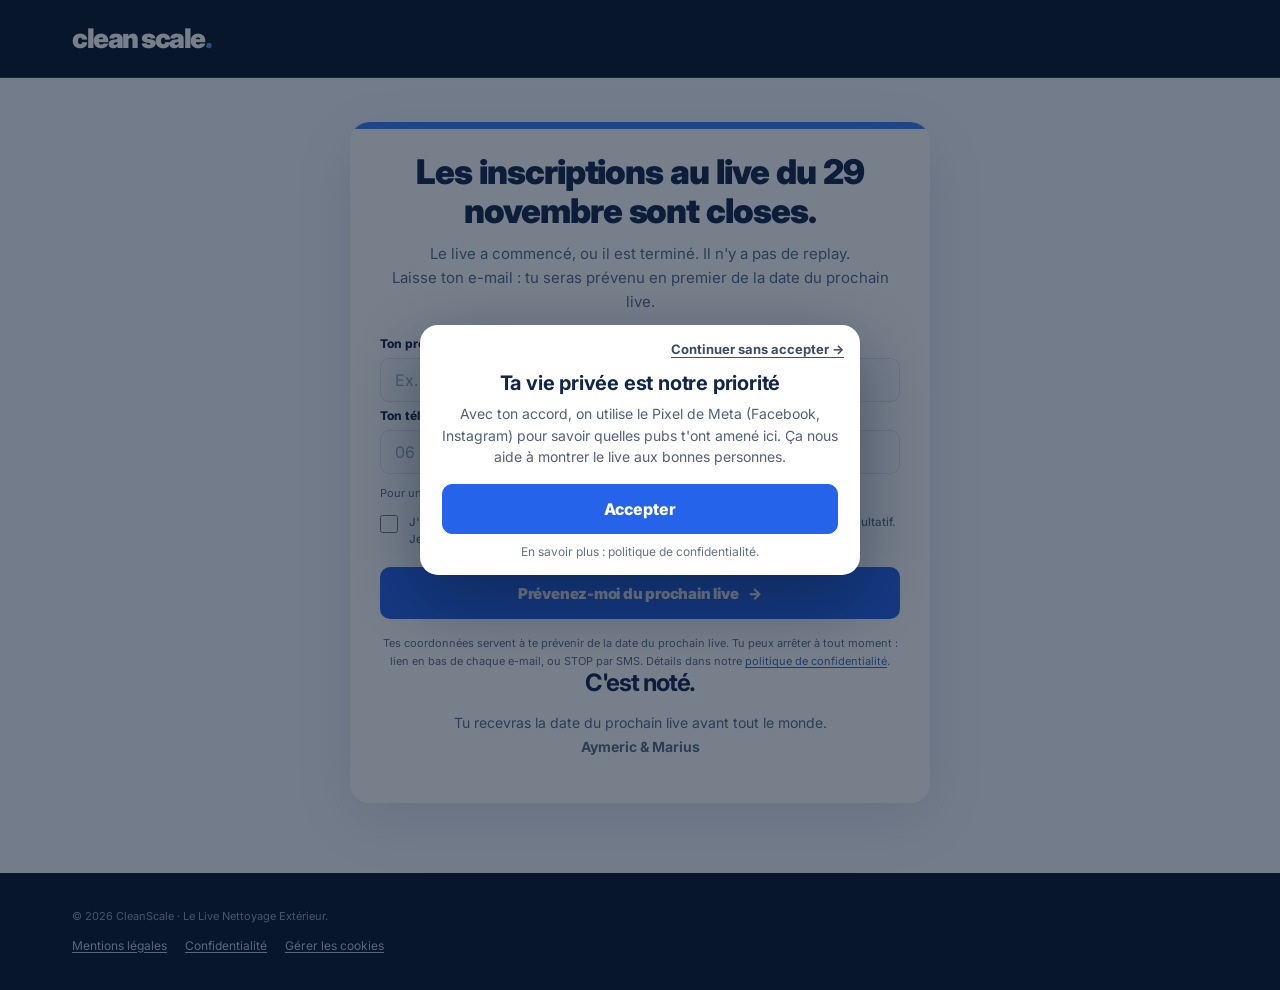
==== commit 995e95cb: "Bandeau cookies : fenêtre centrale, « Continuer sans accepter », texte court Format conforme CNIL av" ====
--- a/index.html
+++ b/index.html
@@ -13,7 +13,8 @@
   <link rel="preconnect" href="https://fonts.googleapis.com">
   <link rel="preconnect" href="https://fonts.gstatic.com" crossorigin>
   <link href="https://fonts.googleapis.com/css2?family=Inter:wght@400..900&amp;display=swap" rel="stylesheet">
-  <link rel="stylesheet" href="assets/forma.css?v=6">
+  <link rel="stylesheet" href="assets/forma.css?v=8">
+<style>.shot-who{order:1;font-weight:800;color:#11274a;font-size:15px;margin:0 0 8px;text-align:center}</style>
 </head>
 <body data-forma-variant="marine">
   <div class="bar"><span class="bar-extra">Dimanche 29 novembre · 20&nbsp;h (heure de Paris) <span>✦</span> </span><span class="countdown" id="countdown">Dimanche 20 h</span></div>
@@ -86,8 +87,8 @@
       <div class="container">
         <div class="section-head"><p class="kicker">Nos résultats</p><h2 id="preuves-title">Ne nous crois pas sur parole&nbsp;: regarde.</h2></div>
         <div class="shots">
-          <figure style="margin:0"><div class="slot shot shot-chart"><a href="images/qonto-1.jpg" target="_blank" rel="noopener" aria-label="Agrandir la capture 1"><img src="images/qonto-1.jpg" onload="this.closest('.slot').classList.add('ok')" alt="Courbe Qonto des entrées mensuelles du compte pro d'Aymeric : création de la société en janvier 2025, 1er mois d'activité en février (3 487,55 € de chiffre d'affaires), 2e mois en mars (19 197,93 €)" loading="lazy" onerror="this.closest('.slot').classList.add('empty');this.parentNode.remove()"></a><span class="slot-label">Capture Qonto 1, total du mois<br>et période entourés en rouge<br>(à fournir)</span></div></figure>
-          <figure style="margin:0"><div class="slot shot shot-chart"><a href="images/qonto-2.jpg?v=15" target="_blank" rel="noopener" aria-label="Agrandir la capture 2"><img src="images/qonto-2.jpg?v=15" onload="this.closest('.slot').classList.add('ok')" alt="Revenus de Marius en 2024" loading="lazy" onerror="this.closest('.slot').classList.add('empty');this.parentNode.remove()"></a><span class="slot-label">Capture bancaire de Marius, 2024</span></div></figure>
+          <figure style="margin:0"><figcaption class="shot-who">Résultat d'Aymeric</figcaption><div class="slot shot shot-chart"><a href="images/qonto-1.jpg" target="_blank" rel="noopener" aria-label="Agrandir la capture 1"><img src="images/qonto-1.jpg" onload="this.closest('.slot').classList.add('ok')" alt="Courbe Qonto des entrées mensuelles du compte pro d'Aymeric : création de la société en janvier 2025, 1er mois d'activité en février (3 487,55 € de chiffre d'affaires), 2e mois en mars (19 197,93 €)" loading="lazy" onerror="this.closest('.slot').classList.add('empty');this.parentNode.remove()"></a><span class="slot-label">Capture Qonto 1, total du mois<br>et période entourés en rouge<br>(à fournir)</span></div></figure>
+          <figure style="margin:0"><figcaption class="shot-who">Résultat de Marius</figcaption><div class="slot shot shot-chart"><a href="images/qonto-2.jpg?v=15" target="_blank" rel="noopener" aria-label="Agrandir la capture 2"><img src="images/qonto-2.jpg?v=15" onload="this.closest('.slot').classList.add('ok')" alt="Revenus de Marius en 2024" loading="lazy" onerror="this.closest('.slot').classList.add('empty');this.parentNode.remove()"></a><span class="slot-label">Capture bancaire de Marius, 2024</span></div></figure>
         </div>
         <div class="wall" aria-label="Virements de clients reçus"><div class="wall-row"><div class="wall-track"><a href="images/virements/v01.jpg" aria-label="Agrandir : Virement client de 2 000,00 € reçu le 6 novembre 2026, nom et coordonnées masqués"><img src="images/virements/v01.jpg" alt="Virement client de 2 000,00 € reçu le 6 novembre 2026, nom et coordonnées masqués" decoding="async"></a><a href="images/virements/v02.jpg" aria-label="Agrandir : Virement client de 6 001,00 € reçu le 19 octobre 2026, nom et coordonnées masqués"><img src="images/virements/v02.jpg" alt="Virement client de 6 001,00 € reçu le 19 octobre 2026, nom et coordonnées masqués" decoding="async"></a><a href="images/virements/v03.jpg" aria-label="Agrandir : Virement client de 1 000,00 € reçu le 30 septembre 2026, nom et coordonnées masqués"><img src="images/virements/v03.jpg" alt="Virement client de 1 000,00 € reçu le 30 septembre 2026, nom et coordonnées masqués" decoding="async"></a><a href="images/virements/v04.jpg" aria-label="Agrandir : Virement client de 1 026,85 € reçu le 8 septembre 2026, nom et coordonnées masqués"><img src="images/virements/v04.jpg" alt="Virement client de 1 026,85 € reçu le 8 septembre 2026, nom et coordonnées masqués" decoding="async"></a><a href="images/virements/v05.jpg" aria-label="Agrandir : Virement client de 1 079,92 € reçu le 31 août 2026, nom et coordonnées masqués"><img src="images/virements/v05.jpg" alt="Virement client de 1 079,92 € reçu le 31 août 2026, nom et coordonnées masqués" decoding="async"></a><a href="images/virements/v06.jpg" aria-label="Agrandir : Virement client de 1 188,00 € reçu le 6 août 2026, nom et coordonnées masqués"><img src="images/virements/v06.jpg" alt="Virement client de 1 188,00 € reçu le 6 août 2026, nom et coordonnées masqués" decoding="async"></a><a href="images/virements/v07.jpg" aria-label="Agrandir : Virement client de 1 290,00 € reçu le 3 août 2026, nom et coordonnées masqués"><img src="images/virements/v07.jpg" alt="Virement client de 1 290,00 € reçu le 3 août 2026, nom et coordonnées masqués" decoding="async"></a><a href="images/virements/v08.jpg" aria-label="Agrandir : Virement client de 2 765,00 € reçu le 22 juillet 2026, nom et coordonnées masqués"><img src="images/virements/v08.jpg" alt="Virement client de 2 765,00 € reçu le 22 juillet 2026, nom et coordonnées masqués" decoding="async"></a><a href="images/virements/v09.jpg" aria-label="Agrandir : Virement client de 1 185,00 € reçu le 3 juillet 2026, nom et coordonnées masqués"><img src="images/virements/v09.jpg" alt="Virement client de 1 185,00 € reçu le 3 juillet 2026, nom et coordonnées masqués" decoding="async"></a><a href="images/virements/v10.jpg" aria-label="Agrandir : Virement client de 1 183,00 € reçu le 19 juin 2026, nom et coordonnées masqués"><img src="images/virements/v10.jpg" alt="Virement client de 1 183,00 € reçu le 19 juin 2026, nom et coordonnées masqués" decoding="async"></a><a href="images/virements/v11.jpg" aria-label="Agrandir : Virement client de 2 080,00 € reçu le 4 juin 2026, nom et coordonnées masqués"><img src="images/virements/v11.jpg" alt="Virement client de 2 080,00 € reçu le 4 juin 2026, nom et coordonnées masqués" decoding="async"></a><a href="images/virements/v12.jpg" aria-label="Agrandir : Virement client de 2 182,95 € reçu le 3 juin 2026, nom et coordonnées masqués"><img src="images/virements/v12.jpg" alt="Virement client de 2 182,95 € reçu le 3 juin 2026, nom et coordonnées masqués" decoding="async"></a><a href="images/virements/v13.jpg" aria-label="Agrandir : Virement client de 3 089,00 € reçu le 27 mai 2026, nom et coordonnées masqués"><img src="images/virements/v13.jpg" alt="Virement client de 3 089,00 € reçu le 27 mai 2026, nom et coordonnées masqués" decoding="async"></a><a href="images/virements/v14.jpg" aria-label="Agrandir : Virement client de 1 190,00 € reçu le 26 mai 2026, nom et coordonnées masqués"><img src="images/virements/v14.jpg" alt="Virement client de 1 190,00 € reçu le 26 mai 2026, nom et coordonnées masqués" decoding="async"></a><a href="images/virements/v15.jpg" aria-label="Agrandir : Virement client de 2 310,00 € reçu le 12 mai 2026, nom et coordonnées masqués"><img src="images/virements/v15.jpg" alt="Virement client de 2 310,00 € reçu le 12 mai 2026, nom et coordonnées masqués" decoding="async"></a><a href="images/virements/v16.jpg" aria-label="Agrandir : Virement client de 2 940,00 € reçu le 4 mai 2026, nom et coordonnées masqués"><img src="images/virements/v16.jpg" alt="Virement client de 2 940,00 € reçu le 4 mai 2026, nom et coordonnées masqués" decoding="async"></a><a href="images/virements/v17.jpg" aria-label="Agrandir : Virement client de 2 200,00 € reçu le 30 avril 2026, nom et coordonnées masqués"><img src="images/virements/v17.jpg" alt="Virement client de 2 200,00 € reçu le 30 avril 2026, nom et coordonnées masqués" decoding="async"></a><a tabindex="-1" aria-hidden="true" href="images/virements/v01.jpg" aria-label="Agrandir : Virement client de 2 000,00 € reçu le 6 novembre 2026, nom et coordonnées masqués"><img src="images/virements/v01.jpg" alt="Virement client de 2 000,00 € reçu le 6 novembre 2026, nom et coordonnées masqués" decoding="async"></a><a tabindex="-1" aria-hidden="true" href="images/virements/v02.jpg" aria-label="Agrandir : Virement client de 6 001,00 € reçu le 19 octobre 2026, nom et coordonnées masqués"><img src="images/virements/v02.jpg" alt="Virement client de 6 001,00 € reçu le 19 octobre 2026, nom et coordonnées masqués" decoding="async"></a><a tabindex="-1" aria-hidden="true" href="images/virements/v03.jpg" aria-label="Agrandir : Virement client de 1 000,00 € reçu le 30 septembre 2026, nom et coordonnées masqués"><img src="images/virements/v03.jpg" alt="Virement client de 1 000,00 € reçu le 30 septembre 2026, nom et coordonnées masqués" decoding="async"></a><a tabindex="-1" aria-hidden="true" href="images/virements/v04.jpg" aria-label="Agrandir : Virement client de 1 026,85 € reçu le 8 septembre 2026, nom et coordonnées masqués"><img src="images/virements/v04.jpg" alt="Virement client de 1 026,85 € reçu le 8 septembre 2026, nom et coordonnées masqués" decoding="async"></a><a tabindex="-1" aria-hidden="true" href="images/virements/v05.jpg" aria-label="Agrandir : Virement client de 1 079,92 € reçu le 31 août 2026, nom et coordonnées masqués"><img src="images/virements/v05.jpg" alt="Virement client de 1 079,92 € reçu le 31 août 2026, nom et coordonnées masqués" decoding="async"></a><a tabindex="-1" aria-hidden="true" href="images/virements/v06.jpg" aria-label="Agrandir : Virement client de 1 188,00 € reçu le 6 août 2026, nom et coordonnées masqués"><img src="images/virements/v06.jpg" alt="Virement client de 1 188,00 € reçu le 6 août 2026, nom et coordonnées masqués" decoding="async"></a><a tabindex="-1" aria-hidden="true" href="images/virements/v07.jpg" aria-label="Agrandir : Virement client de 1 290,00 € reçu le 3 août 2026, nom et coordonnées masqués"><img src="images/virements/v07.jpg" alt="Virement client de 1 290,00 € reçu le 3 août 2026, nom et coordonnées masqués" decoding="async"></a><a tabindex="-1" aria-hidden="true" href="images/virements/v08.jpg" aria-label="Agrandir : Virement client de 2 765,00 € reçu le 22 juillet 2026, nom et coordonnées masqués"><img src="images/virements/v08.jpg" alt="Virement client de 2 765,00 € reçu le 22 juillet 2026, nom et coordonnées masqués" decoding="async"></a><a tabindex="-1" aria-hidden="true" href="images/virements/v09.jpg" aria-label="Agrandir : Virement client de 1 185,00 € reçu le 3 juillet 2026, nom et coordonnées masqués"><img src="images/virements/v09.jpg" alt="Virement client de 1 185,00 € reçu le 3 juillet 2026, nom et coordonnées masqués" decoding="async"></a><a tabindex="-1" aria-hidden="true" href="images/virements/v10.jpg" aria-label="Agrandir : Virement client de 1 183,00 € reçu le 19 juin 2026, nom et coordonnées masqués"><img src="images/virements/v10.jpg" alt="Virement client de 1 183,00 € reçu le 19 juin 2026, nom et coordonnées masqués" decoding="async"></a><a tabindex="-1" aria-hidden="true" href="images/virements/v11.jpg" aria-label="Agrandir : Virement client de 2 080,00 € reçu le 4 juin 2026, nom et coordonnées masqués"><img src="images/virements/v11.jpg" alt="Virement client de 2 080,00 € reçu le 4 juin 2026, nom et coordonnées masqués" decoding="async"></a><a tabindex="-1" aria-hidden="true" href="images/virements/v12.jpg" aria-label="Agrandir : Virement client de 2 182,95 € reçu le 3 juin 2026, nom et coordonnées masqués"><img src="images/virements/v12.jpg" alt="Virement client de 2 182,95 € reçu le 3 juin 2026, nom et coordonnées masqués" decoding="async"></a><a tabindex="-1" aria-hidden="true" href="images/virements/v13.jpg" aria-label="Agrandir : Virement client de 3 089,00 € reçu le 27 mai 2026, nom et coordonnées masqués"><img src="images/virements/v13.jpg" alt="Virement client de 3 089,00 € reçu le 27 mai 2026, nom et coordonnées masqués" decoding="async"></a><a tabindex="-1" aria-hidden="true" href="images/virements/v14.jpg" aria-label="Agrandir : Virement client de 1 190,00 € reçu le 26 mai 2026, nom et coordonnées masqués"><img src="images/virements/v14.jpg" alt="Virement client de 1 190,00 € reçu le 26 mai 2026, nom et coordonnées masqués" decoding="async"></a><a tabindex="-1" aria-hidden="true" href="images/virements/v15.jpg" aria-label="Agrandir : Virement client de 2 310,00 € reçu le 12 mai 2026, nom et coordonnées masqués"><img src="images/virements/v15.jpg" alt="Virement client de 2 310,00 € reçu le 12 mai 2026, nom et coordonnées masqués" decoding="async"></a><a tabindex="-1" aria-hidden="true" href="images/virements/v16.jpg" aria-label="Agrandir : Virement client de 2 940,00 € reçu le 4 mai 2026, nom et coordonnées masqués"><img src="images/virements/v16.jpg" alt="Virement client de 2 940,00 € reçu le 4 mai 2026, nom et coordonnées masqués" decoding="async"></a><a tabindex="-1" aria-hidden="true" href="images/virements/v17.jpg" aria-label="Agrandir : Virement client de 2 200,00 € reçu le 30 avril 2026, nom et coordonnées masqués"><img src="images/virements/v17.jpg" alt="Virement client de 2 200,00 € reçu le 30 avril 2026, nom et coordonnées masqués" decoding="async"></a></div></div><div class="wall-row rev"><div class="wall-track"><a href="images/virements/v18.jpg" aria-label="Agrandir : Virement client de 1 575,00 € reçu le 28 avril 2026, nom et coordonnées masqués"><img src="images/virements/v18.jpg" alt="Virement client de 1 575,00 € reçu le 28 avril 2026, nom et coordonnées masqués" decoding="async"></a><a href="images/virements/v19.jpg" aria-label="Agrandir : Virement client de 1 390,00 € reçu le 28 avril 2026, nom et coordonnées masqués"><img src="images/virements/v19.jpg" alt="Virement client de 1 390,00 € reçu le 28 avril 2026, nom et coordonnées masqués" decoding="async"></a><a href="images/virements/v20.jpg" aria-label="Agrandir : Virement client de 1 366,00 € reçu le 15 avril 2026, nom et coordonnées masqués"><img src="images/virements/v20.jpg" alt="Virement client de 1 366,00 € reçu le 15 avril 2026, nom et coordonnées masqués" decoding="async"></a><a href="images/virements/v21.jpg" aria-label="Agrandir : Virement client de 1 253,00 € reçu le 14 avril 2026, nom et coordonnées masqués"><img src="images/virements/v21.jpg" alt="Virement client de 1 253,00 € reçu le 14 avril 2026, nom et coordonnées masqués" decoding="async"></a><a href="images/virements/v22.jpg" aria-label="Agrandir : Virement client de 2 793,00 € reçu le 8 avril 2026, nom et coordonnées masqués"><img src="images/virements/v22.jpg" alt="Virement client de 2 793,00 € reçu le 8 avril 2026, nom et coordonnées masqués" decoding="async"></a><a href="images/virements/v23.jpg" aria-label="Agrandir : Virement client de 1 260,00 € reçu le 23 mars 2026, nom et coordonnées masqués"><img src="images/virements/v23.jpg" alt="Virement client de 1 260,00 € reçu le 23 mars 2026, nom et coordonnées masqués" decoding="async"></a><a href="images/virements/v24.jpg" aria-label="Agrandir : Virement client de 1 000,00 € reçu le 20 mars 2026, nom et coordonnées masqués"><img src="images/virements/v24.jpg" alt="Virement client de 1 000,00 € reçu le 20 mars 2026, nom et coordonnées masqués" decoding="async"></a><a href="images/virements/v25.jpg" aria-label="Agrandir : Virement client de 1 183,00 € reçu le 19 mars 2026, nom et coordonnées masqués"><img src="images/virements/v25.jpg" alt="Virement client de 1 183,00 € reçu le 19 mars 2026, nom et coordonnées masqués" decoding="async"></a><a href="images/virements/v26.jpg" aria-label="Agrandir : Virement client de 7 224,00 € reçu le 17 mars 2026, nom et coordonnées masqués"><img src="images/virements/v26.jpg" alt="Virement client de 7 224,00 € reçu le 17 mars 2026, nom et coordonnées masqués" decoding="async"></a><a href="images/virements/v27.jpg" aria-label="Agrandir : Virement client de 1 200,00 € reçu le 10 mars 2026, nom et coordonnées masqués"><img src="images/virements/v27.jpg" alt="Virement client de 1 200,00 € reçu le 10 mars 2026, nom et coordonnées masqués" decoding="async"></a><a href="images/virements/v28.jpg" aria-label="Agrandir : Virement client de 3 952,50 € reçu le 3 mars 2026, nom et coordonnées masqués"><img src="images/virements/v28.jpg" alt="Virement client de 3 952,50 € reçu le 3 mars 2026, nom et coordonnées masqués" decoding="async"></a><a href="images/virements/v29.jpg" aria-label="Agrandir : Virement client de 2 000,00 € reçu le 27 février 2026, nom et coordonnées masqués"><img src="images/virements/v29.jpg" alt="Virement client de 2 000,00 € reçu le 27 février 2026, nom et coordonnées masqués" decoding="async"></a><a href="images/virements/v30.jpg" aria-label="Agrandir : Virement client de 1 197,00 € reçu le 14 février 2026, nom et coordonnées masqués"><img src="images/virements/v30.jpg" alt="Virement client de 1 197,00 € reçu le 14 février 2026, nom et coordonnées masqués" decoding="async"></a><a href="images/virements/v31.jpg" aria-label="Agrandir : Virement client de 1 317,50 € reçu le 3 février 2026, nom et coordonnées masqués"><img src="images/virements/v31.jpg" alt="Virement client de 1 317,50 € reçu le 3 février 2026, nom et coordonnées masqués" decoding="async"></a><a href="images/virements/v32.jpg" aria-label="Agrandir : Virement client de 1 532,30 € reçu le 18 décembre 2025, nom et coordonnées masqués"><img src="images/virements/v32.jpg" alt="Virement client de 1 532,30 € reçu le 18 décembre 2025, nom et coordonnées masqués" decoding="async"></a><a href="images/virements/v33.jpg" aria-label="Agrandir : Virement client de 2 500,00 € reçu le 17 décembre 2025, nom et coordonnées masqués"><img src="images/virements/v33.jpg" alt="Virement client de 2 500,00 € reçu le 17 décembre 2025, nom et coordonnées masqués" decoding="async"></a><a tabindex="-1" aria-hidden="true" href="images/virements/v18.jpg" aria-label="Agrandir : Virement client de 1 575,00 € reçu le 28 avril 2026, nom et coordonnées masqués"><img src="images/virements/v18.jpg" alt="Virement client de 1 575,00 € reçu le 28 avril 2026, nom et coordonnées masqués" decoding="async"></a><a tabindex="-1" aria-hidden="true" href="images/virements/v19.jpg" aria-label="Agrandir : Virement client de 1 390,00 € reçu le 28 avril 2026, nom et coordonnées masqués"><img src="images/virements/v19.jpg" alt="Virement client de 1 390,00 € reçu le 28 avril 2026, nom et coordonnées masqués" decoding="async"></a><a tabindex="-1" aria-hidden="true" href="images/virements/v20.jpg" aria-label="Agrandir : Virement client de 1 366,00 € reçu le 15 avril 2026, nom et coordonnées masqués"><img src="images/virements/v20.jpg" alt="Virement client de 1 366,00 € reçu le 15 avril 2026, nom et coordonnées masqués" decoding="async"></a><a tabindex="-1" aria-hidden="true" href="images/virements/v21.jpg" aria-label="Agrandir : Virement client de 1 253,00 € reçu le 14 avril 2026, nom et coordonnées masqués"><img src="images/virements/v21.jpg" alt="Virement client de 1 253,00 € reçu le 14 avril 2026, nom et coordonnées masqués" decoding="async"></a><a tabindex="-1" aria-hidden="true" href="images/virements/v22.jpg" aria-label="Agrandir : Virement client de 2 793,00 € reçu le 8 avril 2026, nom et coordonnées masqués"><img src="images/virements/v22.jpg" alt="Virement client de 2 793,00 € reçu le 8 avril 2026, nom et coordonnées masqués" decoding="async"></a><a tabindex="-1" aria-hidden="true" href="images/virements/v23.jpg" aria-label="Agrandir : Virement client de 1 260,00 € reçu le 23 mars 2026, nom et coordonnées masqués"><img src="images/virements/v23.jpg" alt="Virement client de 1 260,00 € reçu le 23 mars 2026, nom et coordonnées masqués" decoding="async"></a><a tabindex="-1" aria-hidden="true" href="images/virements/v24.jpg" aria-label="Agrandir : Virement client de 1 000,00 € reçu le 20 mars 2026, nom et coordonnées masqués"><img src="images/virements/v24.jpg" alt="Virement client de 1 000,00 € reçu le 20 mars 2026, nom et coordonnées masqués" decoding="async"></a><a tabindex="-1" aria-hidden="true" href="images/virements/v25.jpg" aria-label="Agrandir : Virement client de 1 183,00 € reçu le 19 mars 2026, nom et coordonnées masqués"><img src="images/virements/v25.jpg" alt="Virement client de 1 183,00 € reçu le 19 mars 2026, nom et coordonnées masqués" decoding="async"></a><a tabindex="-1" aria-hidden="true" href="images/virements/v26.jpg" aria-label="Agrandir : Virement client de 7 224,00 € reçu le 17 mars 2026, nom et coordonnées masqués"><img src="images/virements/v26.jpg" alt="Virement client de 7 224,00 € reçu le 17 mars 2026, nom et coordonnées masqués" decoding="async"></a><a tabindex="-1" aria-hidden="true" href="images/virements/v27.jpg" aria-label="Agrandir : Virement client de 1 200,00 € reçu le 10 mars 2026, nom et coordonnées masqués"><img src="images/virements/v27.jpg" alt="Virement client de 1 200,00 € reçu le 10 mars 2026, nom et coordonnées masqués" decoding="async"></a><a tabindex="-1" aria-hidden="true" href="images/virements/v28.jpg" aria-label="Agrandir : Virement client de 3 952,50 € reçu le 3 mars 2026, nom et coordonnées masqués"><img src="images/virements/v28.jpg" alt="Virement client de 3 952,50 € reçu le 3 mars 2026, nom et coordonnées masqués" decoding="async"></a><a tabindex="-1" aria-hidden="true" href="images/virements/v29.jpg" aria-label="Agrandir : Virement client de 2 000,00 € reçu le 27 février 2026, nom et coordonnées masqués"><img src="images/virements/v29.jpg" alt="Virement client de 2 000,00 € reçu le 27 février 2026, nom et coordonnées masqués" decoding="async"></a><a tabindex="-1" aria-hidden="true" href="images/virements/v30.jpg" aria-label="Agrandir : Virement client de 1 197,00 € reçu le 14 février 2026, nom et coordonnées masqués"><img src="images/virements/v30.jpg" alt="Virement client de 1 197,00 € reçu le 14 février 2026, nom et coordonnées masqués" decoding="async"></a><a tabindex="-1" aria-hidden="true" href="images/virements/v31.jpg" aria-label="Agrandir : Virement client de 1 317,50 € reçu le 3 février 2026, nom et coordonnées masqués"><img src="images/virements/v31.jpg" alt="Virement client de 1 317,50 € reçu le 3 février 2026, nom et coordonnées masqués" decoding="async"></a><a tabindex="-1" aria-hidden="true" href="images/virements/v32.jpg" aria-label="Agrandir : Virement client de 1 532,30 € reçu le 18 décembre 2025, nom et coordonnées masqués"><img src="images/virements/v32.jpg" alt="Virement client de 1 532,30 € reçu le 18 décembre 2025, nom et coordonnées masqués" decoding="async"></a><a tabindex="-1" aria-hidden="true" href="images/virements/v33.jpg" aria-label="Agrandir : Virement client de 2 500,00 € reçu le 17 décembre 2025, nom et coordonnées masqués"><img src="images/virements/v33.jpg" alt="Virement client de 2 500,00 € reçu le 17 décembre 2025, nom et coordonnées masqués" decoding="async"></a></div></div></div>
         <div class="course-cta proofs-cta"><a href="#inscription" class="btn-main">Je réserve ma place <span aria-hidden="true">→</span></a><span class="note">Dimanche 29&nbsp;novembre · 20&nbsp;h</span></div>
@@ -133,7 +134,7 @@
   <div class="mobile-cta hide"><a href="#inscription" class="btn-main">Je réserve ma place <span aria-hidden="true">→</span></a></div>
   <dialog class="exit-pop" id="exit-pop" aria-labelledby="exit-title"><div class="ep-in"><h2 id="exit-title">Attends.</h2><p>Pas de replay&nbsp;: c'est en direct, dimanche à 20&nbsp;h, ou jamais. Et une surprise attend ceux qui seront là.</p><p class="ep-when"><b>Dimanche 29 novembre · 20&nbsp;h (heure de Paris) · En ligne</b><br>De zéro à tes premiers chantiers.</p><a href="#inscription" class="btn-main" id="exit-go">Je réserve ma place <span aria-hidden="true">→</span></a><button type="button" class="ep-close" id="exit-close">Fermer</button></div></dialog>
   <script src="assets/config.js?v=5"></script>
-  <script src="assets/commun.js?v=3"></script>
+  <script src="assets/commun.js?v=5"></script>
   <script>
   (()=>{
     const C=window.FORMA_CONFIG||{},F=window.FORMA;
--- a/assets/forma.css
+++ b/assets/forma.css
@@ -560,13 +560,14 @@
 .form-submit[disabled]{opacity:.65;cursor:wait;transform:none}
 .footer-links{display:flex;flex-wrap:wrap;gap:6px 18px;font-size:12px;color:#b6cbe0;margin-top:10px}
 .footer-links a,.footer-links button{color:#b6cbe0;background:none;border:0;padding:0;font:inherit;font-size:12px;text-decoration:underline;text-underline-offset:2px;cursor:pointer}
-.ck{position:fixed;left:12px;right:12px;bottom:12px;z-index:60;max-width:560px;margin-inline:auto;background:#fff;color:var(--ink);border-radius:14px;box-shadow:0 18px 60px rgba(8,23,44,.35);padding:16px 18px}
+.ck{position:fixed;left:50%;top:50%;transform:translate(-50%,-50%);z-index:60;width:calc(100% - 32px);max-width:440px;background:#fff;color:var(--ink);border-radius:18px;box-shadow:0 0 0 100vmax rgba(8,23,44,.55),0 24px 70px rgba(8,23,44,.45);padding:22px 22px 16px;text-align:center}
 .ck[hidden]{display:none}
-.ck h2{font-size:15px;margin:0 0 6px;color:#11274a}
-.ck-text{font-size:12.5px;line-height:1.55;color:#4f627a;margin:0}
-.ck-btns{display:grid;grid-template-columns:1fr 1fr;gap:10px;margin:12px 0 8px}
-.ck-btns button{min-height:44px;border-radius:10px;border:1.5px solid #2563eb;background:#2563eb;color:#fff;font-weight:800;font-size:14px}
-.ck-more{font-size:11.5px;color:#63748a;margin:0}
+.ck h2{font-size:20px;margin:24px 0 8px;color:#11274a;letter-spacing:-.01em}
+.ck-text{font-size:14px;line-height:1.55;color:#4f627a;margin:0}
+.ck-btns{display:grid;gap:10px;margin:16px 0 10px}
+.ck-btns button{min-height:50px;font-size:16px!important;border-radius:10px;border:1.5px solid #2563eb;background:#2563eb;color:#fff;font-weight:800;font-size:14px}
+.ck-more{font-size:12px;color:#63748a;margin:0}
+.ck-skip{position:absolute;top:12px;right:14px;background:none;border:0;padding:4px 2px;font:inherit;font-size:13px;font-weight:700;color:#3b4d66;text-decoration:underline;text-underline-offset:3px;cursor:pointer}
 .simple-main{padding:44px 0 70px}
 .simple-main .container{max-width:640px}
 .simple-card{background:#fff;border-radius:20px;box-shadow:0 18px 60px rgba(13,35,65,.10);padding:30px}
@@ -585,7 +586,7 @@
 .closed-head h1{font-size:clamp(26px,6vw,34px);letter-spacing:-.03em;margin:0 0 12px;color:#11274a;line-height:1.15}
 .closed-head p{margin:0;font-size:15px;line-height:1.6;color:#566d86}
 .sx-noreplay{font-size:13px;line-height:1.5;color:#566d86;margin:14px 0 0}
-@media(max-width:600px){.simple-main{padding:26px 0 50px}.simple-card{padding:24px 18px;border-radius:16px}.legal{padding:24px 18px;border-radius:16px;font-size:14px}.ck{left:8px;right:8px;bottom:8px;padding:14px}}
+@media(max-width:600px){.simple-main{padding:26px 0 50px}.simple-card{padding:24px 18px;border-radius:16px}.legal{padding:24px 18px;border-radius:16px;font-size:14px}.ck{padding:20px 16px 14px}}
 .cq input[type=text],.cq input[type=tel],.cq textarea{width:100%;padding:12px 14px;border:1.5px solid #d7e2f0;border-radius:10px;font:inherit;font-size:15px;background:#fff}
 .cq .check{font-size:14px;color:#33475f}
 /* Logo texte « Le Live Nettoyage Extérieur » (remplace FORMA, 22/11/2026) */
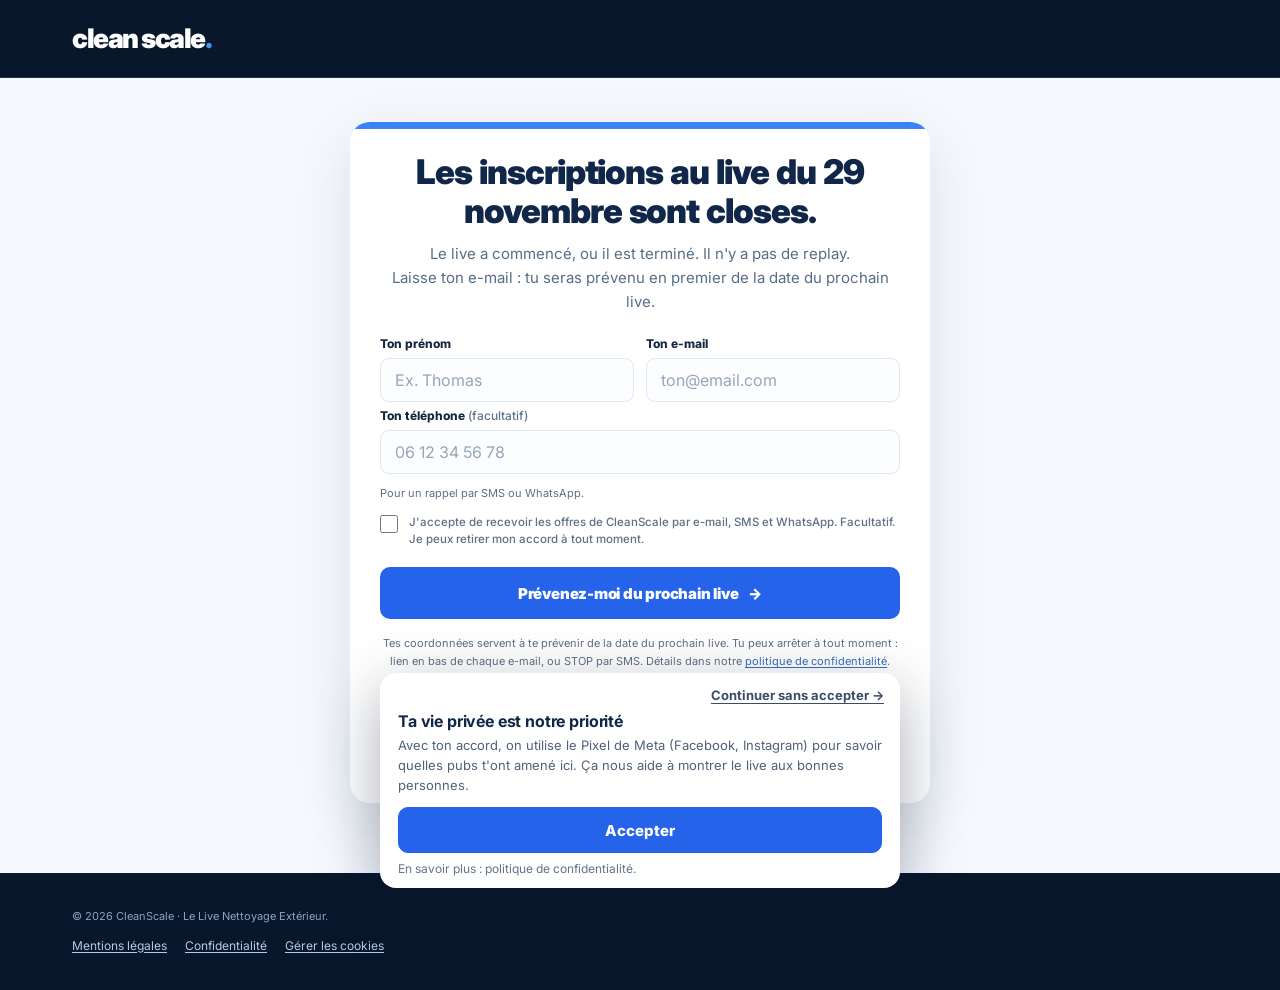
==== commit 0a4e05c1: "Bandeau cookies : retour en bas de l'écran (ne gêne plus le formulaire), nouveau texte conservé Co-A" ====
--- a/index.html
+++ b/index.html
@@ -13,7 +13,7 @@
   <link rel="preconnect" href="https://fonts.googleapis.com">
   <link rel="preconnect" href="https://fonts.gstatic.com" crossorigin>
   <link href="https://fonts.googleapis.com/css2?family=Inter:wght@400..900&amp;display=swap" rel="stylesheet">
-  <link rel="stylesheet" href="assets/forma.css?v=8">
+  <link rel="stylesheet" href="assets/forma.css?v=9">
 <style>.shot-who{order:1;font-weight:800;color:#11274a;font-size:15px;margin:0 0 8px;text-align:center}</style>
 </head>
 <body data-forma-variant="marine">
--- a/assets/forma.css
+++ b/assets/forma.css
@@ -560,14 +560,14 @@
 .form-submit[disabled]{opacity:.65;cursor:wait;transform:none}
 .footer-links{display:flex;flex-wrap:wrap;gap:6px 18px;font-size:12px;color:#b6cbe0;margin-top:10px}
 .footer-links a,.footer-links button{color:#b6cbe0;background:none;border:0;padding:0;font:inherit;font-size:12px;text-decoration:underline;text-underline-offset:2px;cursor:pointer}
-.ck{position:fixed;left:50%;top:50%;transform:translate(-50%,-50%);z-index:60;width:calc(100% - 32px);max-width:440px;background:#fff;color:var(--ink);border-radius:18px;box-shadow:0 0 0 100vmax rgba(8,23,44,.55),0 24px 70px rgba(8,23,44,.45);padding:22px 22px 16px;text-align:center}
+.ck{position:fixed;left:12px;right:12px;bottom:12px;z-index:60;max-width:520px;margin-inline:auto;background:#fff;color:var(--ink);border-radius:16px;box-shadow:0 18px 60px rgba(8,23,44,.35);padding:16px 18px 12px;text-align:left}
 .ck[hidden]{display:none}
-.ck h2{font-size:20px;margin:24px 0 8px;color:#11274a;letter-spacing:-.01em}
-.ck-text{font-size:14px;line-height:1.55;color:#4f627a;margin:0}
-.ck-btns{display:grid;gap:10px;margin:16px 0 10px}
-.ck-btns button{min-height:50px;font-size:16px!important;border-radius:10px;border:1.5px solid #2563eb;background:#2563eb;color:#fff;font-weight:800;font-size:14px}
+.ck h2{font-size:16px;margin:22px 0 4px;color:#11274a;letter-spacing:-.01em}
+.ck-text{font-size:13px;line-height:1.55;color:#4f627a;margin:0}
+.ck-btns{display:grid;gap:10px;margin:12px 0 8px}
+.ck-btns button{min-height:46px;font-size:15px!important;border-radius:10px;border:1.5px solid #2563eb;background:#2563eb;color:#fff;font-weight:800;font-size:14px}
 .ck-more{font-size:12px;color:#63748a;margin:0}
-.ck-skip{position:absolute;top:12px;right:14px;background:none;border:0;padding:4px 2px;font:inherit;font-size:13px;font-weight:700;color:#3b4d66;text-decoration:underline;text-underline-offset:3px;cursor:pointer}
+.ck-skip{position:absolute;top:10px;right:14px;background:none;border:0;padding:4px 2px;font:inherit;font-size:13px;font-weight:700;color:#3b4d66;text-decoration:underline;text-underline-offset:3px;cursor:pointer}
 .simple-main{padding:44px 0 70px}
 .simple-main .container{max-width:640px}
 .simple-card{background:#fff;border-radius:20px;box-shadow:0 18px 60px rgba(13,35,65,.10);padding:30px}
@@ -586,7 +586,7 @@
 .closed-head h1{font-size:clamp(26px,6vw,34px);letter-spacing:-.03em;margin:0 0 12px;color:#11274a;line-height:1.15}
 .closed-head p{margin:0;font-size:15px;line-height:1.6;color:#566d86}
 .sx-noreplay{font-size:13px;line-height:1.5;color:#566d86;margin:14px 0 0}
-@media(max-width:600px){.simple-main{padding:26px 0 50px}.simple-card{padding:24px 18px;border-radius:16px}.legal{padding:24px 18px;border-radius:16px;font-size:14px}.ck{padding:20px 16px 14px}}
+@media(max-width:600px){.simple-main{padding:26px 0 50px}.simple-card{padding:24px 18px;border-radius:16px}.legal{padding:24px 18px;border-radius:16px;font-size:14px}.ck{left:8px;right:8px;bottom:8px;padding:14px 14px 10px}}
 .cq input[type=text],.cq input[type=tel],.cq textarea{width:100%;padding:12px 14px;border:1.5px solid #d7e2f0;border-radius:10px;font:inherit;font-size:15px;background:#fff}
 .cq .check{font-size:14px;color:#33475f}
 /* Logo texte « Le Live Nettoyage Extérieur » (remplace FORMA, 22/11/2026) */
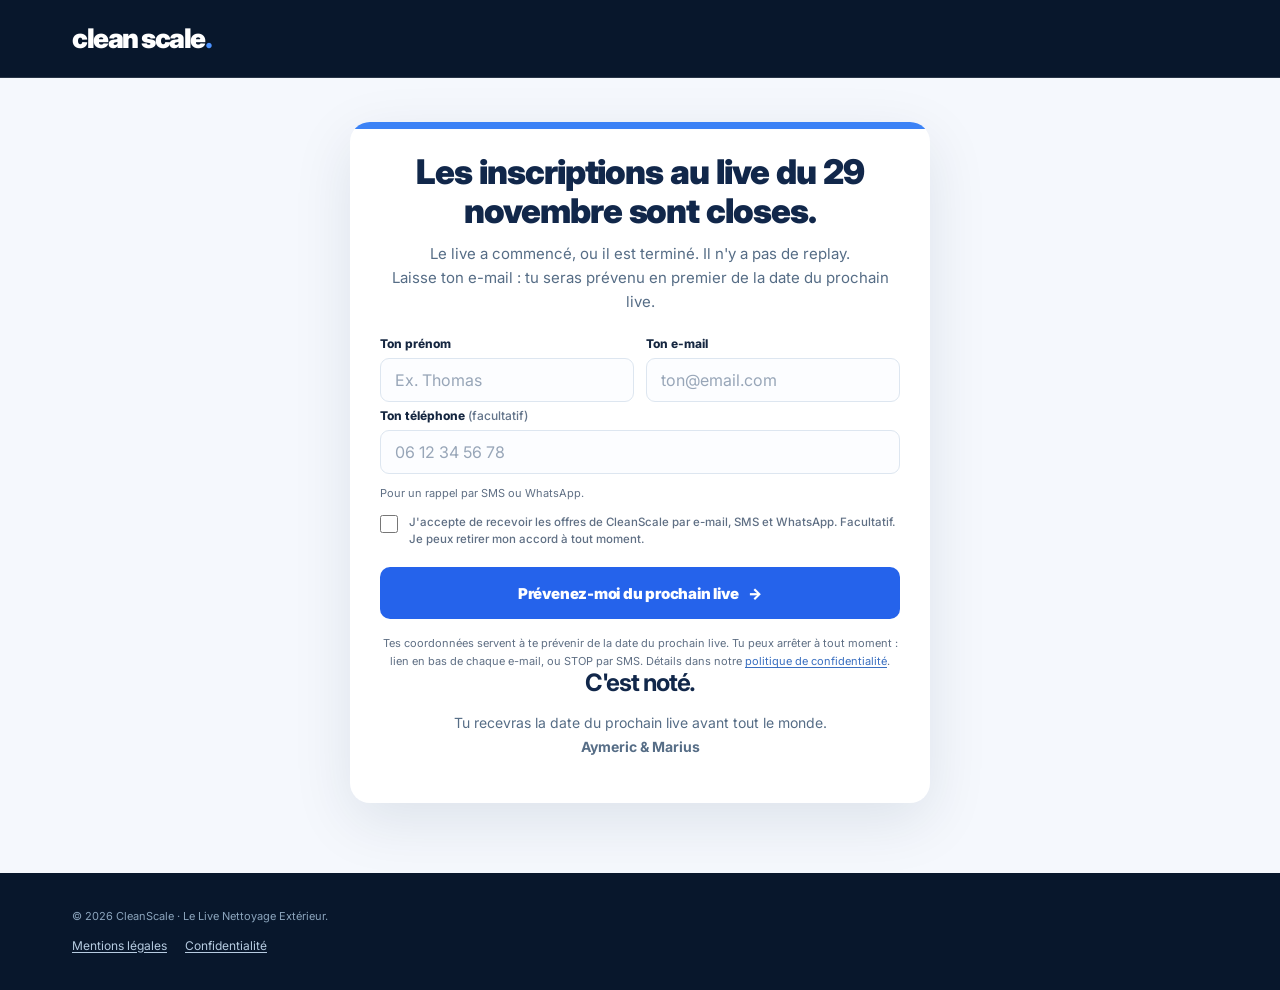
==== commit 5497a699: "Retrait du bandeau cookies : Pixel Meta chargé pour tous dès l'arrivée (décision d'Aymeric) Politiqu" ====
--- a/index.html
+++ b/index.html
@@ -129,12 +129,12 @@
       <a href="#inscription" class="btn-main">Inscris-toi maintenant <span aria-hidden="true">→</span></a>
     </div></section>
   </main>
-  <footer><div class="container"><a class="brand" href="#top" style="font-size:21px"><span class="cs-logo">clean scale<i aria-hidden="true">.</i></span></a><div class="footer-note">© 2026 CleanScale · Le Live Nettoyage Extérieur. Résultats réels des fondateurs, exprimés en chiffre d'affaires. Les tiens dépendront de ton travail, de ta zone et de ta régularité.<div class="footer-links"><a href="mentions-legales.html">Mentions légales</a><a href="confidentialite.html">Confidentialité</a><button type="button" data-ck-open>Gérer les cookies</button></div></div></div></footer>
+  <footer><div class="container"><a class="brand" href="#top" style="font-size:21px"><span class="cs-logo">clean scale<i aria-hidden="true">.</i></span></a><div class="footer-note">© 2026 CleanScale · Le Live Nettoyage Extérieur. Résultats réels des fondateurs, exprimés en chiffre d'affaires. Les tiens dépendront de ton travail, de ta zone et de ta régularité.<div class="footer-links"><a href="mentions-legales.html">Mentions légales</a><a href="confidentialite.html">Confidentialité</a></div></div></div></footer>
   <dialog class="zoom-pop" id="zoom-pop" aria-label="Capture agrandie"><img id="zoom-img" alt=""><button type="button" class="zp-close" id="zoom-close">Fermer ✕</button></dialog>
   <div class="mobile-cta hide"><a href="#inscription" class="btn-main">Je réserve ma place <span aria-hidden="true">→</span></a></div>
   <dialog class="exit-pop" id="exit-pop" aria-labelledby="exit-title"><div class="ep-in"><h2 id="exit-title">Attends.</h2><p>Pas de replay&nbsp;: c'est en direct, dimanche à 20&nbsp;h, ou jamais. Et une surprise attend ceux qui seront là.</p><p class="ep-when"><b>Dimanche 29 novembre · 20&nbsp;h (heure de Paris) · En ligne</b><br>De zéro à tes premiers chantiers.</p><a href="#inscription" class="btn-main" id="exit-go">Je réserve ma place <span aria-hidden="true">→</span></a><button type="button" class="ep-close" id="exit-close">Fermer</button></div></dialog>
   <script src="assets/config.js?v=5"></script>
-  <script src="assets/commun.js?v=5"></script>
+  <script src="assets/commun.js?v=6"></script>
   <script>
   (()=>{
     const C=window.FORMA_CONFIG||{},F=window.FORMA;
